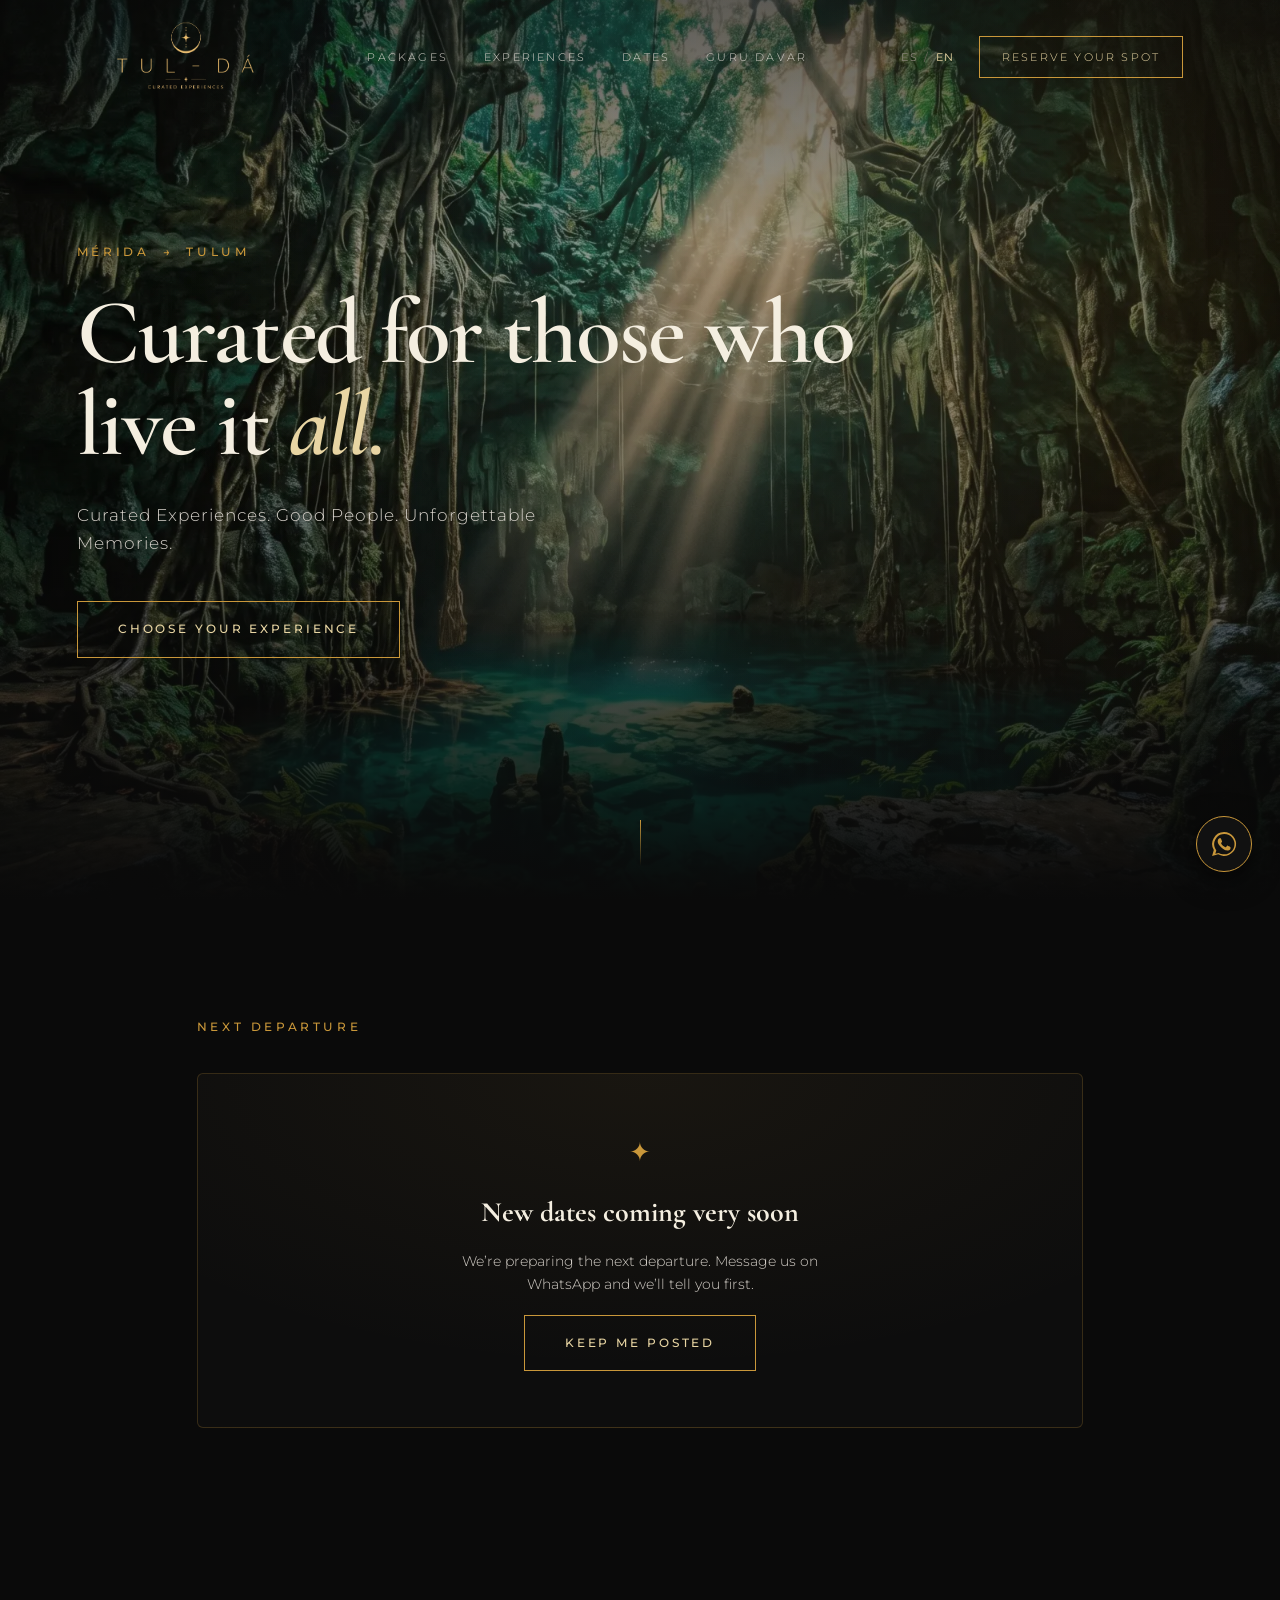
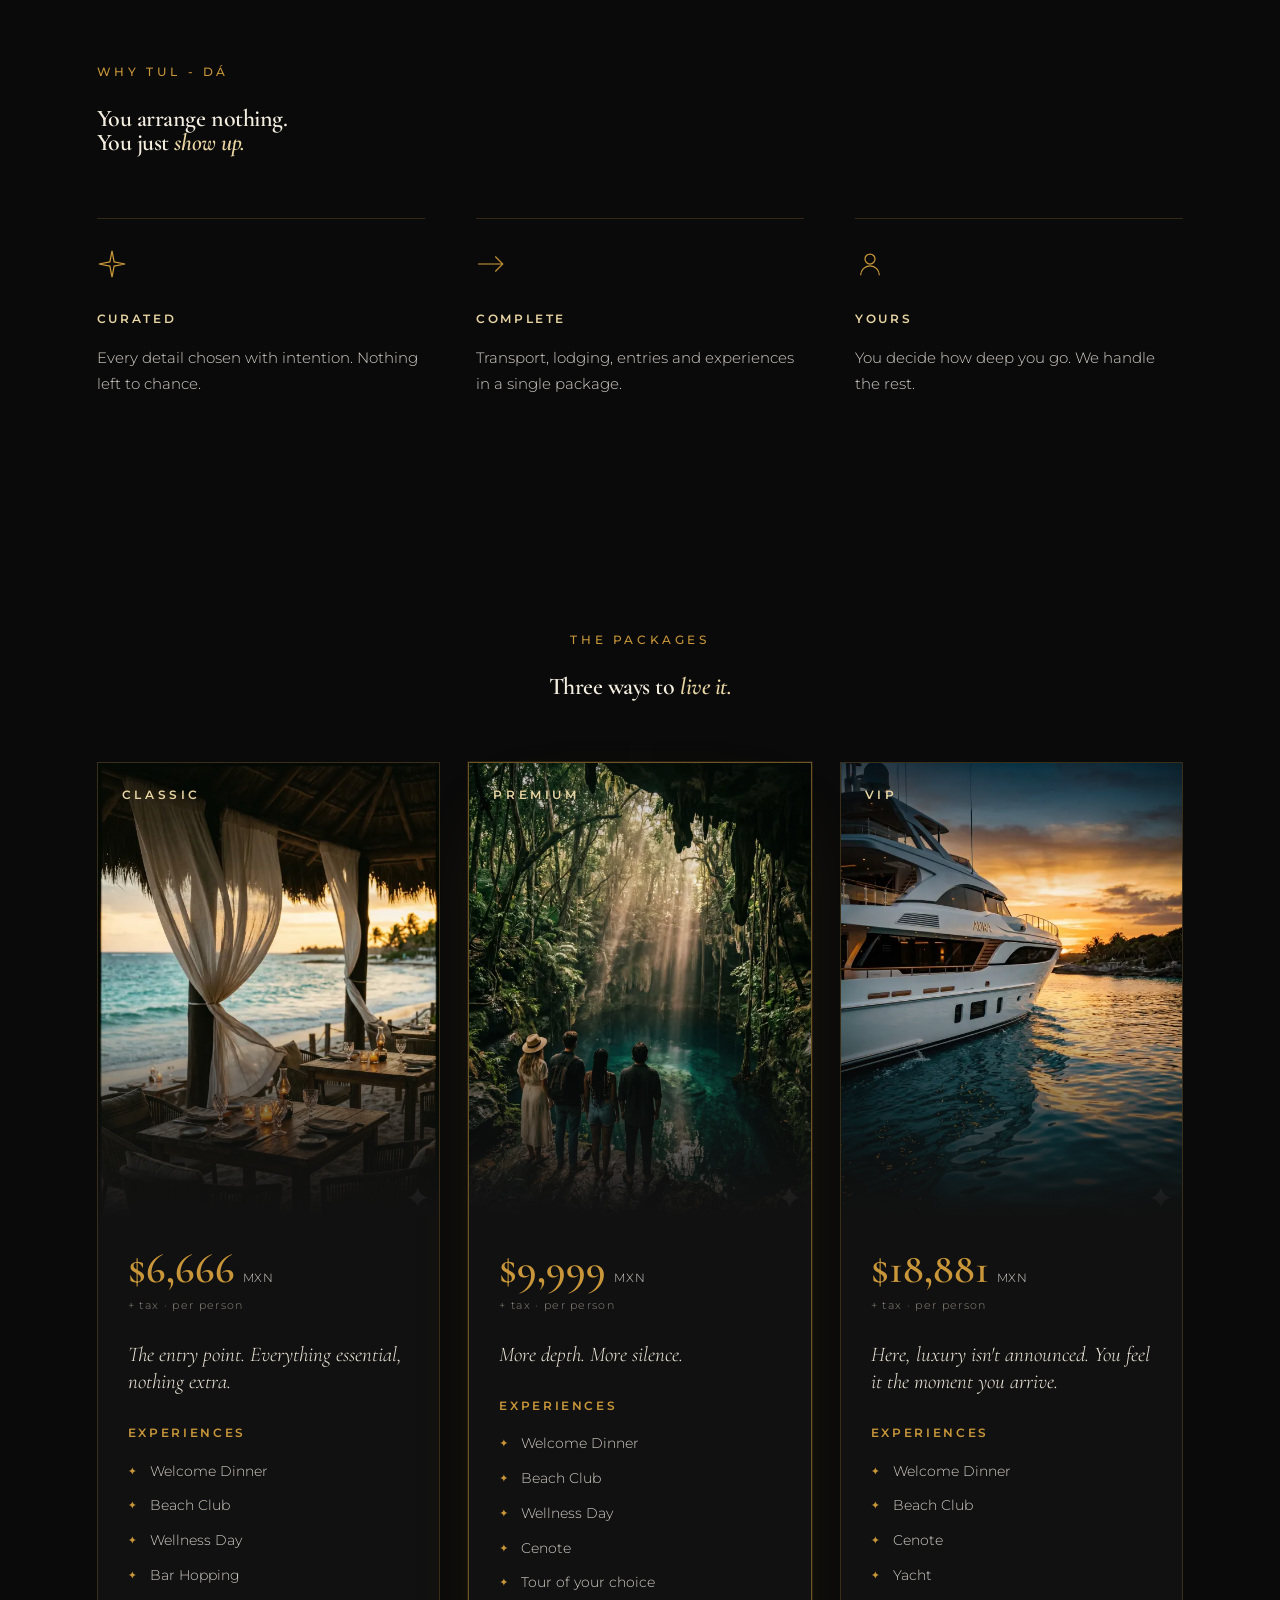
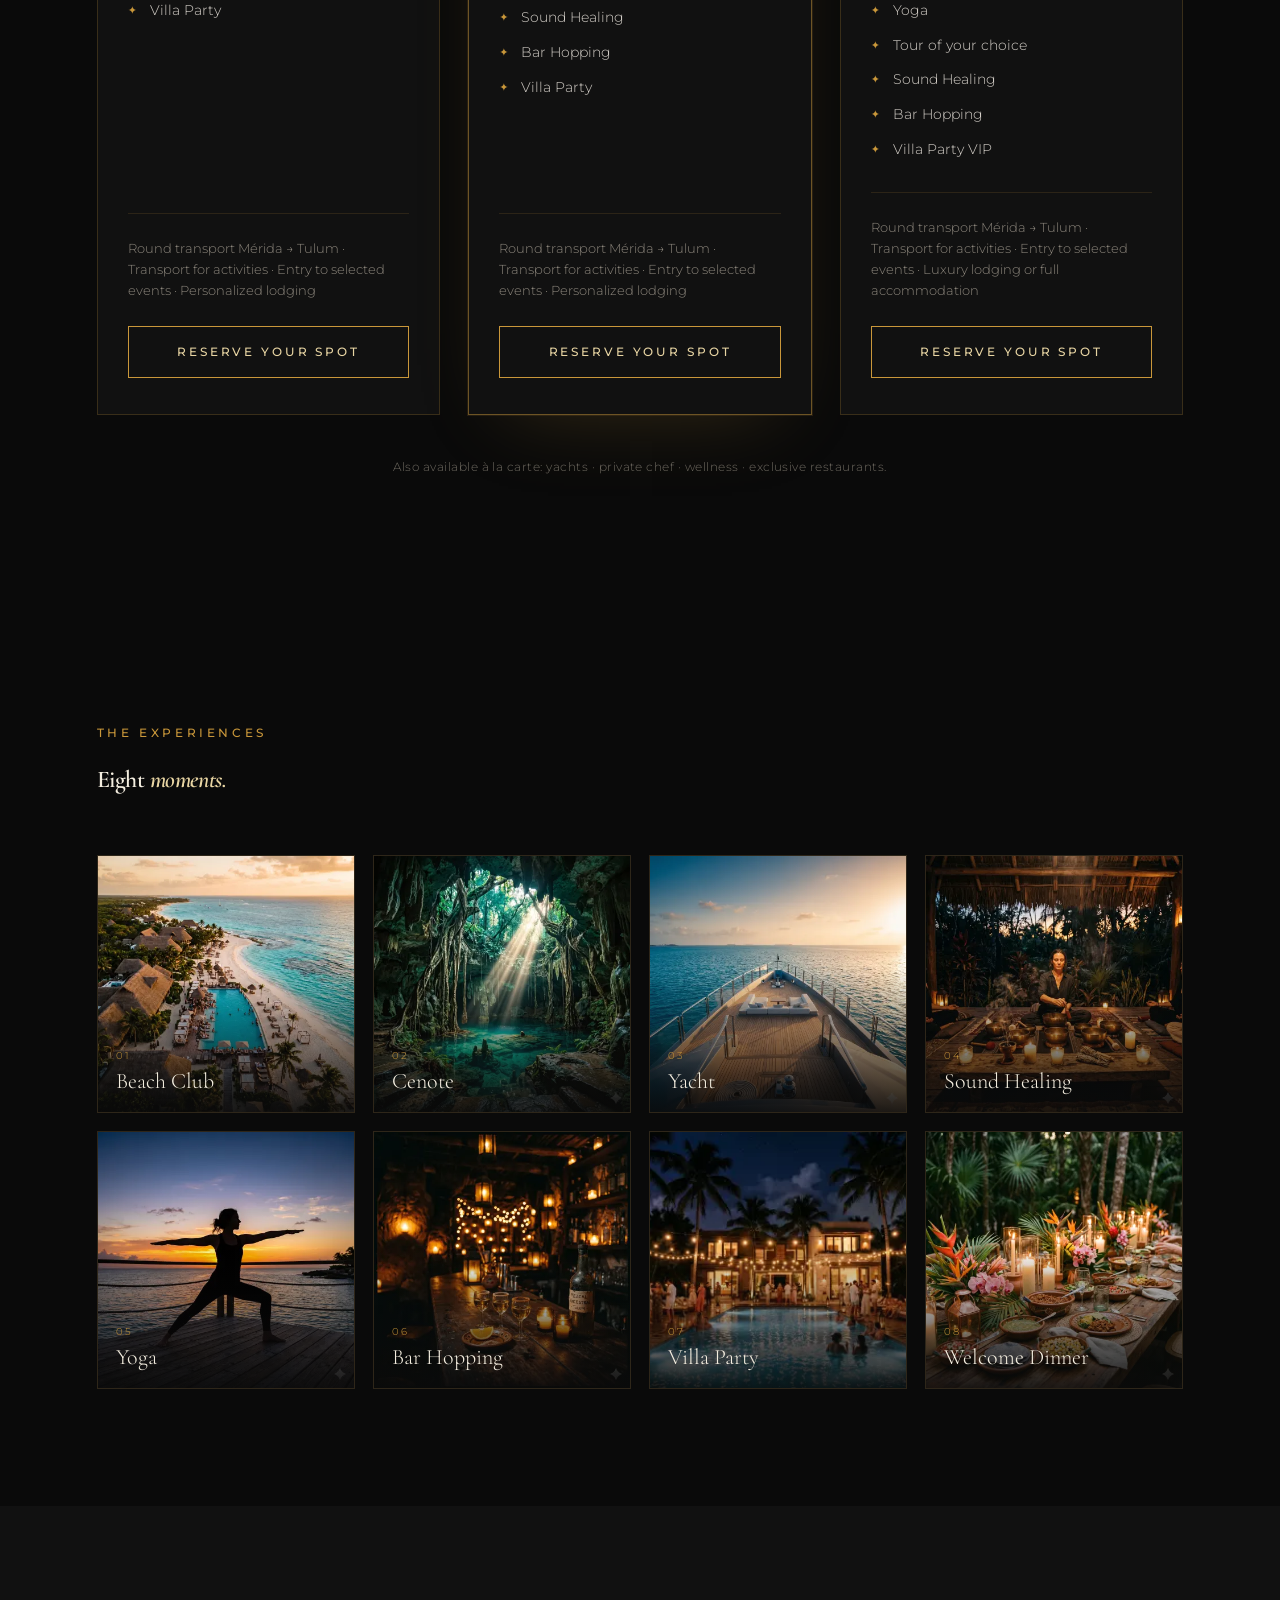
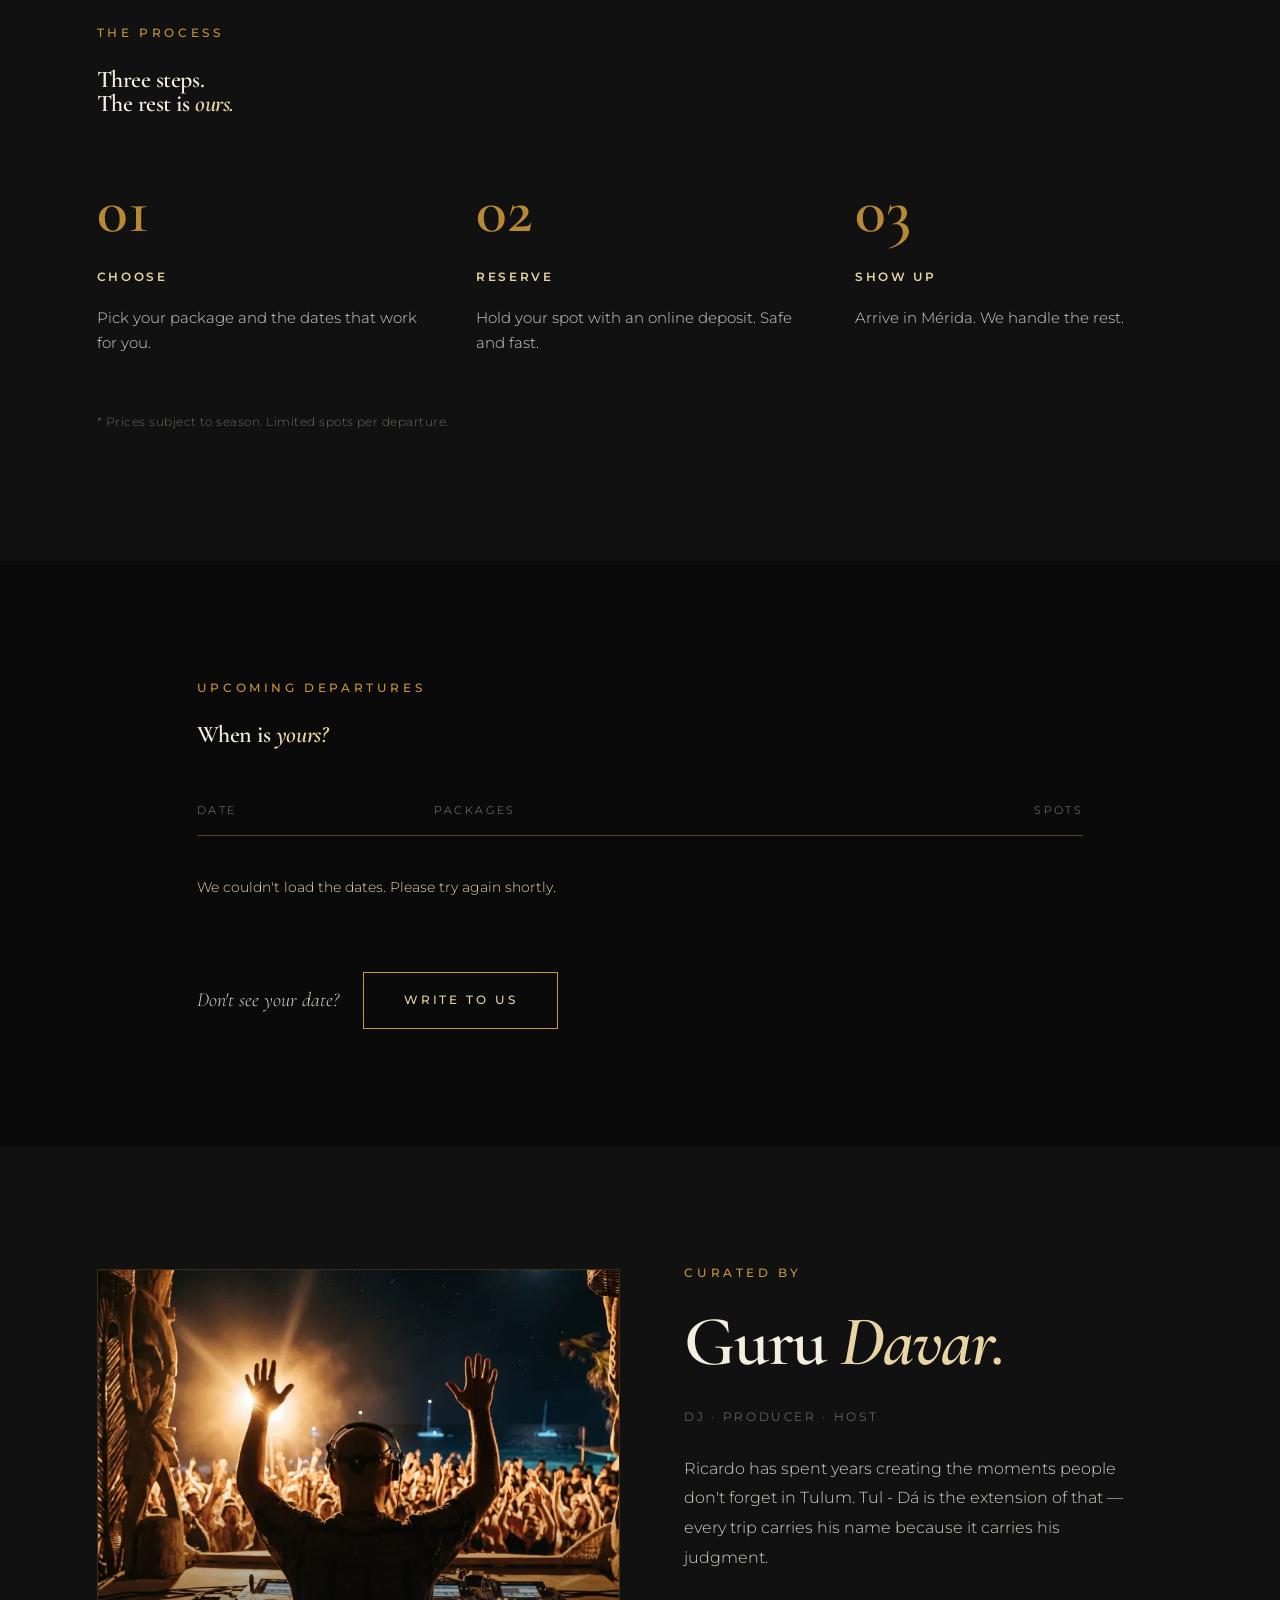
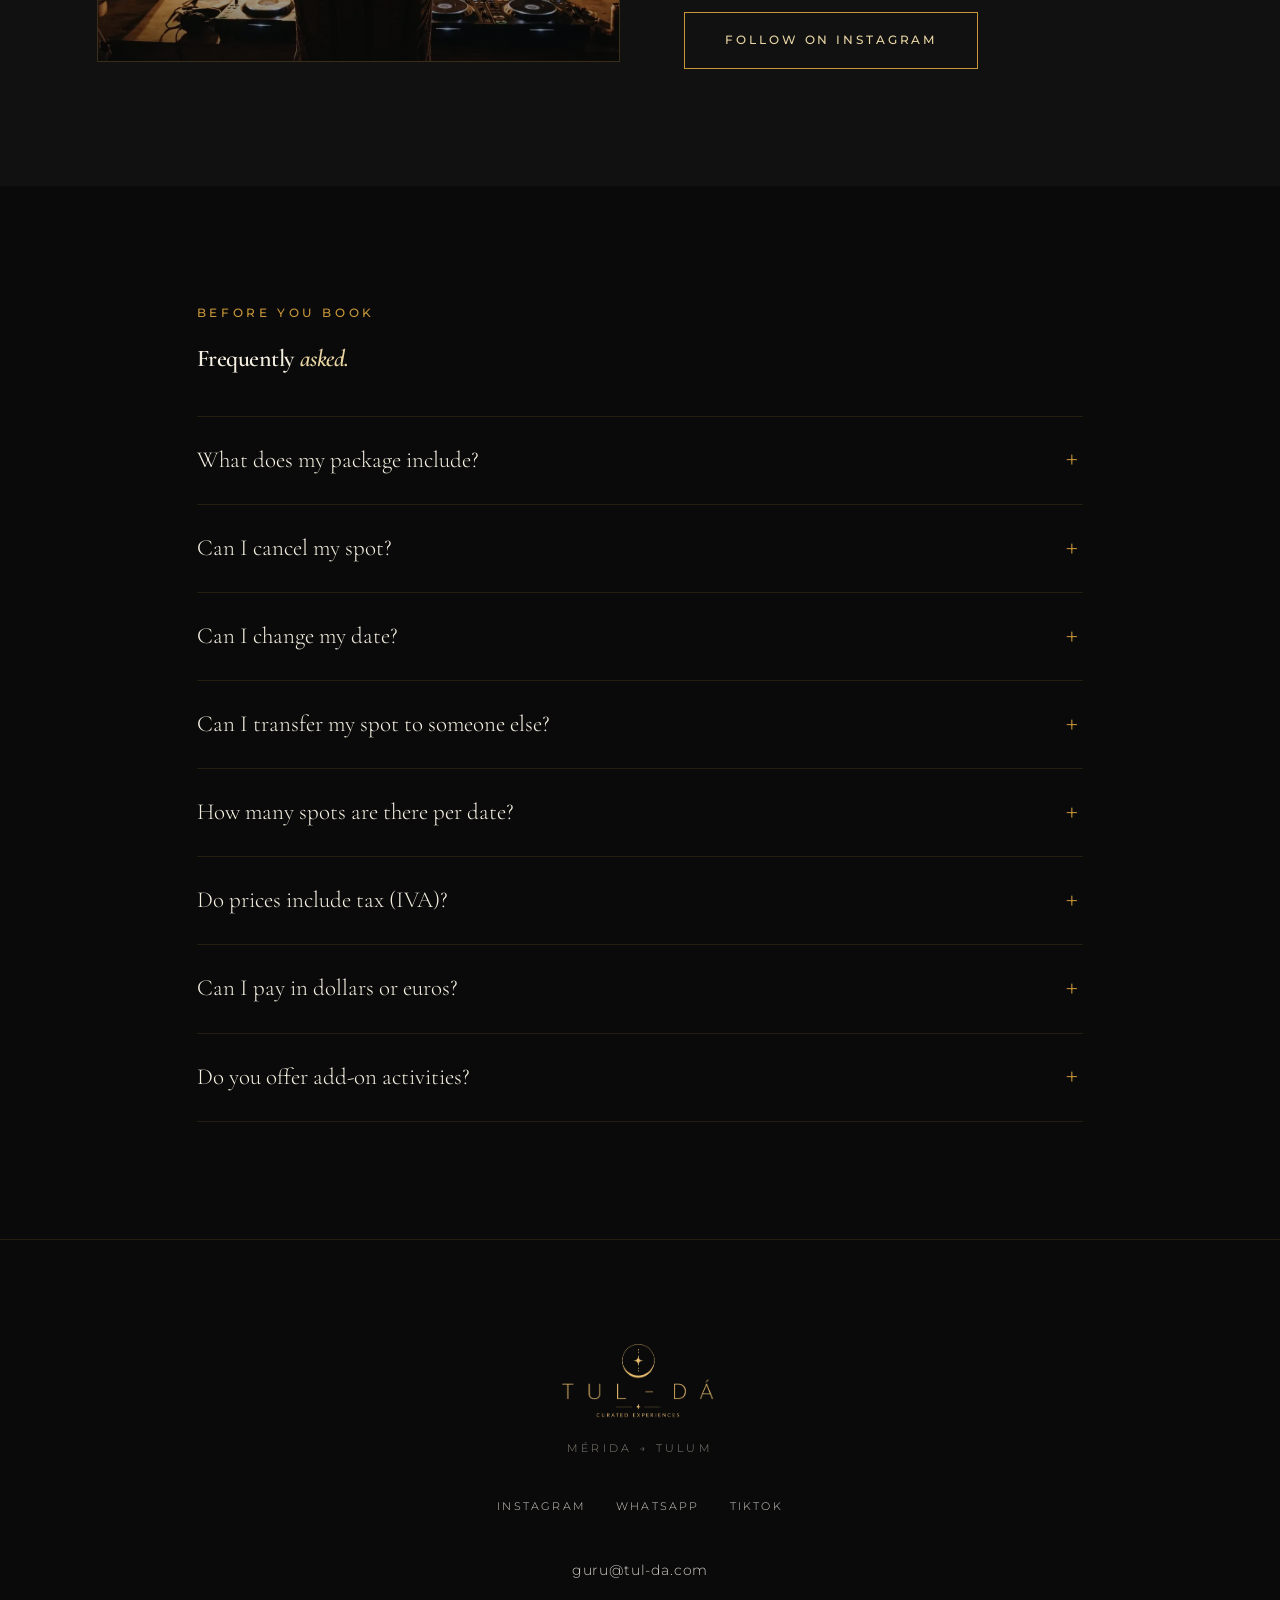
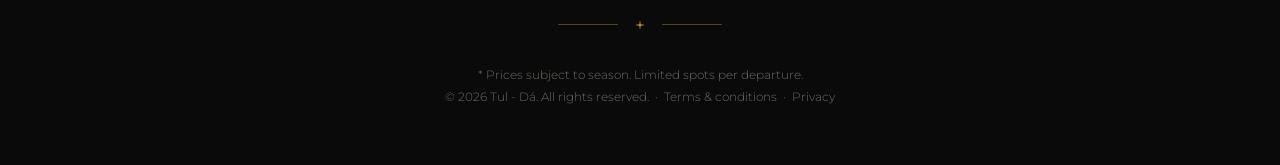
==== index.html @ 1e5587bb "feat: contador con 3 paquetes (elegir desde inicio, lugares por paquete) + rango de fechas 30jul–3ag" ====
<!DOCTYPE html>
<html lang="es">
<head>
<meta charset="utf-8">
<meta name="viewport" content="width=device-width, initial-scale=1">
<meta name="theme-color" content="#0A0A0A">

<!-- ===== SEO primario ===== -->
<title>Tul - Dá — Experiencias curadas Mérida → Tulum | by Guru Davar</title>
<meta name="description" content="Tul - Dá: viajes curados de lujo en la ruta Mérida → Tulum, por Guru Davar. Transporte, hospedaje, cenotes, beach club, yate y vida nocturna en un solo paquete. Tú solo apareces.">
<meta name="keywords" content="viaje Tulum, experiencias Tulum, viaje de lujo Mérida Tulum, Guru Davar, paquetes Tulum, cenote, beach club Tulum, retiro Tulum, experiencias curadas, nightlife Tulum">
<meta name="author" content="Tul - Dá · Guru Davar">
<meta name="robots" content="index, follow, max-image-preview:large">
<link rel="canonical" href="https://oscarfca.github.io/tul-da/">
<link rel="alternate" hreflang="es" href="https://oscarfca.github.io/tul-da/">
<link rel="alternate" hreflang="en" href="https://oscarfca.github.io/tul-da/?lang=en">
<link rel="alternate" hreflang="x-default" href="https://oscarfca.github.io/tul-da/">

<!-- ===== Open Graph ===== -->
<meta property="og:type" content="website">
<meta property="og:site_name" content="Tul - Dá">
<meta property="og:title" content="Tul - Dá — Experiencias curadas Mérida → Tulum">
<meta property="og:description" content="No es un viaje. Es Tul - Dá. Experiencias curadas de lujo por Guru Davar. Tú solo apareces.">
<meta property="og:url" content="https://oscarfca.github.io/tul-da/">
<meta property="og:locale" content="es_MX">
<meta property="og:locale:alternate" content="en_US">
<meta property="og:image" content="https://oscarfca.github.io/tul-da/assets/img/og-image.jpg">
<meta property="og:image:width" content="1200">
<meta property="og:image:height" content="630">
<meta property="og:image:alt" content="Villa party de lujo en Tulum al anochecer — Tul - Dá">

<!-- ===== Twitter ===== -->
<meta name="twitter:card" content="summary_large_image">
<meta name="twitter:title" content="Tul - Dá — Experiencias curadas Mérida → Tulum">
<meta name="twitter:description" content="No es un viaje. Es Tul - Dá. Curado por Guru Davar.">
<meta name="twitter:image" content="https://oscarfca.github.io/tul-da/assets/img/og-image.jpg">

<!-- ===== Iconos ===== -->
<link rel="icon" href="favicon.svg" type="image/svg+xml">
<link rel="icon" href="favicon-32.png" sizes="32x32" type="image/png">
<link rel="apple-touch-icon" href="assets/logo/apple-touch-icon.png">
<link rel="manifest" href="site.webmanifest">

<!-- ===== Fuentes ===== -->
<link rel="preconnect" href="https://fonts.googleapis.com">
<link rel="preconnect" href="https://fonts.gstatic.com" crossorigin>
<link href="https://fonts.googleapis.com/css2?family=Cormorant+Garamond:ital,wght@0,400;0,500;0,600;0,700;1,400;1,500;1,600&family=Montserrat:wght@300;400;500;600&display=swap" rel="stylesheet">

<link rel="stylesheet" href="css/styles.css?v=9">

<!-- ===== Datos estructurados (JSON-LD) ===== -->
<script type="application/ld+json">
{
  "@context": "https://schema.org",
  "@type": "TravelAgency",
  "name": "Tul - Dá",
  "description": "Experiencias de viaje curadas de lujo en la ruta Mérida → Tulum, creadas por Guru Davar. Transporte, hospedaje, eventos y actividades en un solo paquete.",
  "url": "https://oscarfca.github.io/tul-da/",
  "logo": "https://oscarfca.github.io/tul-da/assets/logo/logo.png",
  "image": "https://oscarfca.github.io/tul-da/assets/img/og-image.jpg",
  "email": "guru@tul-da.com",
  "slogan": "More Than a Trip, It's a Vibe",
  "areaServed": [
    { "@type": "City", "name": "Mérida" },
    { "@type": "City", "name": "Tulum" }
  ],
  "knowsLanguage": ["es", "en"],
  "founder": {
    "@type": "Person",
    "name": "Ricardo Davar",
    "alternateName": "Guru Davar",
    "jobTitle": "DJ · Productor · Anfitrión"
  },
  "makesOffer": [
    { "@type": "Offer", "name": "Classic", "price": "6666", "priceCurrency": "MXN", "category": "Experiencia curada Mérida → Tulum",
      "itemOffered": { "@type": "Product", "name": "Tul - Dá Classic — El punto de entrada" } },
    { "@type": "Offer", "name": "Premium", "price": "9999", "priceCurrency": "MXN", "category": "Experiencia curada Mérida → Tulum",
      "itemOffered": { "@type": "Product", "name": "Tul - Dá Premium — Más profundidad, más silencio" } },
    { "@type": "Offer", "name": "VIP", "price": "18881", "priceCurrency": "MXN", "category": "Experiencia curada Mérida → Tulum",
      "itemOffered": { "@type": "Product", "name": "Tul - Dá VIP — Yate, villa privada, Guru en vivo" } }
  ]
}
</script>
</head>
<body>

<a href="#paquetes" class="skip-link">Saltar al contenido</a>

<!-- ░░░░░ NAV ░░░░░ -->
<nav class="nav" aria-label="Navegación principal">
  <div class="nav__inner">
    <a href="#top" class="brand" aria-label="Tul - Dá — inicio">
      <img src="assets/logo/logo.webp" alt="Tul - Dá" width="150" height="65" class="brand__logo">
    </a>
    <div class="nav__links">
      <a href="#paquetes" data-t="nav_paquetes">Paquetes</a>
      <a href="#experiencias" data-t="nav_experiencias">Experiencias</a>
      <a href="#fechas" data-t="nav_fechas">Fechas</a>
      <a href="#guru" data-t="nav_guru">Guru Davar</a>
    </div>
    <div class="nav__right">
      <button class="lang-toggle" id="langToggle" aria-label="Cambiar idioma a inglés" type="button">
        <span class="lang-toggle__opt is-active" data-lang="es">ES</span>
        <span class="lang-toggle__sep">/</span>
        <span class="lang-toggle__opt" data-lang="en">EN</span>
      </button>
      <a href="#fechas" class="nav-cta js-reserve" data-t="nav_cta">Reserva tu lugar</a>
      <button class="nav__toggle" id="navToggle" aria-label="Abrir menú" aria-expanded="false" aria-controls="navDrawer">
        <svg width="24" height="24" viewBox="0 0 24 24" fill="none" stroke="currentColor" stroke-width="1.4" stroke-linecap="round"><path d="M4 8h16M4 16h16"/></svg>
      </button>
    </div>
  </div>
</nav>

<!-- Drawer móvil -->
<div class="nav__backdrop" id="navBackdrop"></div>
<aside class="nav__drawer" id="navDrawer" aria-label="Menú móvil">
  <button class="nav__drawer-close" id="navClose" aria-label="Cerrar menú">
    <svg width="26" height="26" viewBox="0 0 24 24" fill="none" stroke="currentColor" stroke-width="1.4" stroke-linecap="round"><path d="M6 6l12 12M18 6L6 18"/></svg>
  </button>
  <a href="#paquetes" data-t="nav_paquetes">Paquetes</a>
  <a href="#experiencias" data-t="nav_experiencias">Experiencias</a>
  <a href="#fechas" data-t="nav_fechas">Fechas</a>
  <a href="#guru" data-t="nav_guru">Guru Davar</a>
  <a href="#fechas" class="nav-cta" data-t="nav_cta">Reserva tu lugar</a>
</aside>

<!-- ░░░░░ HERO ░░░░░ -->
<header id="top" class="hero">
  <div class="hero__media" aria-hidden="true">
    <video class="hero__video" autoplay muted loop playsinline disablepictureinpicture poster="assets/img/hero-poster-1600.webp">
      <source src="assets/video/hero.mp4" type="video/mp4">
    </video>
    <div class="hero__veil"></div>
    <div class="hero__glow"></div>
  </div>
  <div class="hero__content">
    <span class="eyebrow eyebrow--gold" data-t="hero_eyebrow">Mérida&nbsp;&nbsp;→&nbsp;&nbsp;Tulum</span>
    <h1 class="display" data-t="hero_h1">Curado para quienes<br>lo viven <em>todo.</em></h1>
    <p class="hero__sub" data-t="hero_sub">Curated Experiences. Good People. Unforgettable Memories.</p>
    <a href="#paquetes" class="btn js-reserve" data-t="hero_cta">Elige tu experiencia</a>
  </div>
  <div class="hero__cue" aria-hidden="true"><span></span></div>
</header>

<main>

<!-- ░░░░░ S1b · PRÓXIMA SALIDA (cuenta regresiva) ░░░░░ -->
<section id="proxima" class="section" aria-labelledby="cd-eyebrow">
  <div class="container container--narrow">
    <span class="eyebrow reveal" id="cd-eyebrow" data-t="cd_eyebrow">Próxima salida</span>
    <div class="countdown reveal" id="countdown" data-api="https://tul-da-agent-production.up.railway.app"></div>
  </div>
</section>

<!-- ░░░░░ S2 · LA PROPUESTA ░░░░░ -->
<section class="section" aria-labelledby="propuesta-h">
  <div class="container">
    <span class="eyebrow reveal" data-t="prop_eyebrow">Por qué Tul - Dá</span>
    <h2 id="propuesta-h" class="display reveal" data-t="prop_h2">No organizas nada.<br>Solo <em>apareces.</em></h2>
    <div class="trio">
      <article class="trio__item reveal">
        <svg viewBox="0 0 24 24" width="30" height="30" aria-hidden="true"><path d="M12 1.5 L13.7 10.3 L22.5 12 L13.7 13.7 L12 22.5 L10.3 13.7 L1.5 12 L10.3 10.3 Z" fill="none" stroke="#C9973A" stroke-width="1"/></svg>
        <h3 class="label" data-t="prop_1_t">Curado</h3>
        <p data-t="prop_1_b">Cada detalle elegido con intención. Nada al azar.</p>
      </article>
      <article class="trio__item reveal">
        <svg viewBox="0 0 28 24" width="30" height="30" aria-hidden="true"><line x1="2" y1="12" x2="25" y2="12" stroke="#C9973A" stroke-width="1"/><polyline points="18,5 25,12 18,19" fill="none" stroke="#C9973A" stroke-width="1"/></svg>
        <h3 class="label" data-t="prop_2_t">Completo</h3>
        <p data-t="prop_2_b">Transporte, hospedaje, entradas y experiencias en un solo paquete.</p>
      </article>
      <article class="trio__item reveal">
        <svg viewBox="0 0 24 24" width="30" height="30" aria-hidden="true"><circle cx="12" cy="8" r="4" fill="none" stroke="#C9973A" stroke-width="1"/><path d="M4.5 21 a7.5 7.5 0 0 1 15 0" fill="none" stroke="#C9973A" stroke-width="1"/></svg>
        <h3 class="label" data-t="prop_3_t">Tuyo</h3>
        <p data-t="prop_3_b">Tú decides cuánto te sumerges. Nosotros hacemos el resto.</p>
      </article>
    </div>
  </div>
</section>

<!-- ░░░░░ S3 · LOS PAQUETES ░░░░░ -->
<section id="paquetes" class="section" aria-labelledby="paquetes-h">
  <div class="container">
    <div class="section-head section-head--center">
      <span class="eyebrow reveal" data-t="pkg_eyebrow">Los paquetes</span>
      <h2 id="paquetes-h" class="display reveal" data-t="pkg_h2">Tres formas de <em>vivirlo.</em></h2>
    </div>
    <div class="pkg-grid">
      <!-- CLASSIC -->
      <article class="pkg reveal">
        <div class="pkg__media">
          <img src="assets/img/paquete-classic-900.webp" srcset="assets/img/paquete-classic-600.webp 600w, assets/img/paquete-classic-900.webp 900w" sizes="(max-width:820px) 90vw, 380px" width="900" height="1200" loading="lazy" decoding="async" alt="Beach club en Tulum a la hora dorada, paquete Classic">
          <span class="pkg__name" data-t="pkg_classic_name">Classic</span>
        </div>
        <div class="pkg__body">
          <div class="pkg__price"><span class="pkg__amount">$6,666</span><span class="pkg__cur" data-t="pkg_cur">MXN</span></div>
          <div class="pkg__per" data-t="pkg_per">+ IVA · por persona</div>
          <p class="pkg__tagline" data-t="pkg_classic_tag">El punto de entrada. Todo lo esencial, nada que sobre.</p>
          <div class="label label--gold" data-t="pkg_exps_label">Experiencias</div>
          <ul class="pkg__exps">
            <li data-t="exp_comida">Comida de bienvenida</li>
            <li data-t="exp_beach">Beach Club</li>
            <li data-t="exp_wellness">Wellness Day</li>
            <li data-t="exp_bar">Bar Hopping</li>
            <li data-t="exp_villa">Villa Party</li>
          </ul>
          <div class="pkg__foot">
            <p class="pkg__inc" data-t="pkg_inc_basic">Transporte redondo Mérida → Tulum · Transporte para actividades · Entrada a eventos seleccionados · Hospedaje personalizado</p>
            <a class="btn btn--block js-reserve" data-package="Classic" href="#fechas" data-t="pkg_cta">Reservar lugar</a>
          </div>
        </div>
      </article>
      <!-- PREMIUM -->
      <article class="pkg pkg--featured reveal">
        <div class="pkg__media">
          <img src="assets/img/paquete-premium-900.webp" srcset="assets/img/paquete-premium-600.webp 600w, assets/img/paquete-premium-900.webp 900w" sizes="(max-width:820px) 90vw, 380px" width="900" height="1200" loading="lazy" decoding="async" alt="Cenote sagrado en la selva de Yucatán, paquete Premium">
          <span class="pkg__name" data-t="pkg_premium_name">Premium</span>
        </div>
        <div class="pkg__body">
          <div class="pkg__price"><span class="pkg__amount">$9,999</span><span class="pkg__cur" data-t="pkg_cur">MXN</span></div>
          <div class="pkg__per" data-t="pkg_per">+ IVA · por persona</div>
          <p class="pkg__tagline" data-t="pkg_premium_tag">Más profundidad. Más silencio.</p>
          <div class="label label--gold" data-t="pkg_exps_label">Experiencias</div>
          <ul class="pkg__exps">
            <li data-t="exp_comida">Comida de bienvenida</li>
            <li data-t="exp_beach">Beach Club</li>
            <li data-t="exp_wellness">Wellness Day</li>
            <li data-t="exp_cenote">Cenote</li>
            <li data-t="exp_tour">Tour a elegir</li>
            <li data-t="exp_sound">Sound Healing</li>
            <li data-t="exp_bar">Bar Hopping</li>
            <li data-t="exp_villa">Villa Party</li>
          </ul>
          <div class="pkg__foot">
            <p class="pkg__inc" data-t="pkg_inc_basic">Transporte redondo Mérida → Tulum · Transporte para actividades · Entrada a eventos seleccionados · Hospedaje personalizado</p>
            <a class="btn btn--block js-reserve" data-package="Premium" href="#fechas" data-t="pkg_cta">Reservar lugar</a>
          </div>
        </div>
      </article>
      <!-- VIP -->
      <article class="pkg reveal">
        <div class="pkg__media">
          <img src="assets/img/paquete-vip-900.webp" srcset="assets/img/paquete-vip-600.webp 600w, assets/img/paquete-vip-900.webp 900w" sizes="(max-width:820px) 90vw, 380px" width="900" height="1200" loading="lazy" decoding="async" alt="Yate de lujo en aguas del Caribe al atardecer, paquete VIP">
          <span class="pkg__name" data-t="pkg_vip_name">VIP</span>
        </div>
        <div class="pkg__body">
          <div class="pkg__price"><span class="pkg__amount">$18,881</span><span class="pkg__cur" data-t="pkg_cur">MXN</span></div>
          <div class="pkg__per" data-t="pkg_per">+ IVA · por persona</div>
          <p class="pkg__tagline" data-t="pkg_vip_tag">Aquí el lujo no se anuncia. Se siente desde que llegas.</p>
          <div class="label label--gold" data-t="pkg_exps_label">Experiencias</div>
          <ul class="pkg__exps">
            <li data-t="exp_comida">Comida de bienvenida</li>
            <li data-t="exp_beach">Beach Club</li>
            <li data-t="exp_cenote">Cenote</li>
            <li data-t="exp_yate">Yate</li>
            <li data-t="exp_yoga">Yoga</li>
            <li data-t="exp_tour">Tour a elegir</li>
            <li data-t="exp_sound">Sound Healing</li>
            <li data-t="exp_bar">Bar Hopping</li>
            <li data-t="exp_villavip">Villa Party VIP</li>
          </ul>
          <div class="pkg__foot">
            <p class="pkg__inc" data-t="pkg_inc_vip">Transporte redondo Mérida → Tulum · Transporte para actividades · Entrada a eventos seleccionados · Hospedaje Luxury o Alojamiento Completo</p>
            <a class="btn btn--block js-reserve" data-package="VIP" href="#fechas" data-t="pkg_cta">Reservar lugar</a>
          </div>
        </div>
      </article>
    </div>
    <p class="pkg-note reveal" data-t="pkg_note">Disponibles también á la carte: yates · chef privado · wellness · restaurantes exclusivos.</p>
  </div>
</section>

<!-- ░░░░░ S4 · LAS EXPERIENCIAS ░░░░░ -->
<section id="experiencias" class="section" aria-labelledby="exp-h">
  <div class="container">
    <div class="section-head">
      <span class="eyebrow reveal" data-t="exps_eyebrow">Las experiencias</span>
      <h2 id="exp-h" class="display reveal" data-t="exps_h2">Ocho <em>momentos.</em></h2>
    </div>
    <div class="exp-grid">
      <figure class="exp reveal"><img src="assets/img/exp-beach-club-700.webp" srcset="assets/img/exp-beach-club-450.webp 450w, assets/img/exp-beach-club-700.webp 700w" sizes="(max-width:600px) 45vw, 280px" width="700" height="700" loading="lazy" decoding="async" alt="Beach club de lujo en Tulum visto desde el aire"><figcaption><span class="exp__num">01</span><span class="exp__name" data-t="exp_beach">Beach Club</span></figcaption></figure>
      <figure class="exp reveal"><img src="assets/img/exp-cenote-700.webp" srcset="assets/img/exp-cenote-450.webp 450w, assets/img/exp-cenote-700.webp 700w" sizes="(max-width:600px) 45vw, 280px" width="700" height="700" loading="lazy" decoding="async" alt="Cenote sagrado con rayos de luz en la selva de Yucatán"><figcaption><span class="exp__num">02</span><span class="exp__name" data-t="exp_cenote">Cenote</span></figcaption></figure>
      <figure class="exp reveal"><img src="assets/img/exp-yate-700.webp" srcset="assets/img/exp-yate-450.webp 450w, assets/img/exp-yate-700.webp 700w" sizes="(max-width:600px) 45vw, 280px" width="700" height="700" loading="lazy" decoding="async" alt="Cubierta de yate de lujo sobre aguas del Caribe"><figcaption><span class="exp__num">03</span><span class="exp__name" data-t="exp_yate">Yate</span></figcaption></figure>
      <figure class="exp reveal"><img src="assets/img/exp-sound-healing-700.webp" srcset="assets/img/exp-sound-healing-450.webp 450w, assets/img/exp-sound-healing-700.webp 700w" sizes="(max-width:600px) 45vw, 280px" width="700" height="700" loading="lazy" decoding="async" alt="Ceremonia de sound healing con cuencos tibetanos en la selva"><figcaption><span class="exp__num">04</span><span class="exp__name" data-t="exp_sound">Sound Healing</span></figcaption></figure>
      <figure class="exp reveal"><img src="assets/img/exp-yoga-700.webp" srcset="assets/img/exp-yoga-450.webp 450w, assets/img/exp-yoga-700.webp 700w" sizes="(max-width:600px) 45vw, 280px" width="700" height="700" loading="lazy" decoding="async" alt="Práctica de yoga al amanecer frente al mar Caribe"><figcaption><span class="exp__num">05</span><span class="exp__name" data-t="exp_yoga">Yoga</span></figcaption></figure>
      <figure class="exp reveal"><img src="assets/img/exp-bar-hopping-700.webp" srcset="assets/img/exp-bar-hopping-450.webp 450w, assets/img/exp-bar-hopping-700.webp 700w" sizes="(max-width:600px) 45vw, 280px" width="700" height="700" loading="lazy" decoding="async" alt="Bar de mezcal de ambiente íntimo en Tulum de noche"><figcaption><span class="exp__num">06</span><span class="exp__name" data-t="exp_bar">Bar Hopping</span></figcaption></figure>
      <figure class="exp reveal"><img src="assets/img/exp-villa-party-700.webp" srcset="assets/img/exp-villa-party-450.webp 450w, assets/img/exp-villa-party-700.webp 700w" sizes="(max-width:600px) 45vw, 280px" width="700" height="700" loading="lazy" decoding="async" alt="Fiesta en villa privada de lujo junto a la alberca de noche"><figcaption><span class="exp__num">07</span><span class="exp__name" data-t="exp_villa">Villa Party</span></figcaption></figure>
      <figure class="exp reveal"><img src="assets/img/exp-comida-bienvenida-700.webp" srcset="assets/img/exp-comida-bienvenida-450.webp 450w, assets/img/exp-comida-bienvenida-700.webp 700w" sizes="(max-width:600px) 45vw, 280px" width="700" height="700" loading="lazy" decoding="async" alt="Cena de bienvenida a la luz de las velas en la selva de Tulum"><figcaption><span class="exp__num">08</span><span class="exp__name" data-t="exp_comida">Comida de Bienvenida</span></figcaption></figure>
    </div>
  </div>
</section>

<!-- ░░░░░ S5 · CÓMO FUNCIONA ░░░░░ -->
<section class="section section--deep" aria-labelledby="proceso-h">
  <div class="container">
    <span class="eyebrow reveal" data-t="proc_eyebrow">El proceso</span>
    <h2 id="proceso-h" class="display reveal" data-t="proc_h2">Tres pasos.<br>El resto es <em>nuestro.</em></h2>
    <div class="steps">
      <article class="step reveal"><span class="step__num">01</span><h3 class="label" data-t="proc_1_t">Elige</h3><p data-t="proc_1_b">Selecciona tu paquete y las fechas que te funcionan.</p></article>
      <article class="step reveal"><span class="step__num">02</span><h3 class="label" data-t="proc_2_t">Reserva</h3><p data-t="proc_2_b">Aparta tu lugar con un depósito en línea. Seguro y rápido.</p></article>
      <article class="step reveal"><span class="step__num">03</span><h3 class="label" data-t="proc_3_t">Aparece</h3><p data-t="proc_3_b">Llega a Mérida. Nosotros hacemos el resto.</p></article>
    </div>
    <p class="footnote reveal" data-t="proc_note">* Precios sujetos a temporada. Lugares limitados por salida.</p>
  </div>
</section>

<!-- ░░░░░ S6 · FECHAS ░░░░░ -->
<section id="fechas" class="section" aria-labelledby="fechas-h">
  <div class="container container--narrow">
    <span class="eyebrow reveal" data-t="fechas_eyebrow">Próximas salidas</span>
    <h2 id="fechas-h" class="display reveal" data-t="fechas_h2">¿Cuándo es <em>el tuyo?</em></h2>
    <div class="dates reveal" id="datesLive"
         data-api="https://tul-da-agent-production.up.railway.app"
         data-test-link="https://buy.stripe.com/test_14AaEX0uu42f3cC2Eo1RC03">
      <div class="dates__head">
        <span data-t="dates_col_fecha">Fecha</span>
        <span data-t="dates_col_pkg">Paquetes</span>
        <span data-t="dates_col_spots">Lugares</span>
      </div>
      <div class="dates__body" id="datesBody">
        <p class="dates__state" data-t="dates_loading">Cargando fechas…</p>
      </div>
    </div>
    <p class="dates__testnote reveal" id="datesTestNote" hidden data-t="dates_testnote">Modo prueba · el pago es de $10&nbsp;MXN para validar el flujo end-to-end.</p>
    <div class="dates__cta reveal">
      <span class="dates__ask" data-t="dates_ask">¿No ves tu fecha?</span>
      <a class="btn" href="mailto:guru@tul-da.com?subject=Consulta%20de%20fechas%20Tul-D%C3%A1" data-t="dates_btn">Escríbenos</a>
    </div>
  </div>
</section>

<!-- ░░░░░ S7 · GURU DAVAR ░░░░░ -->
<section id="guru" class="section section--deep" aria-labelledby="guru-h">
  <div class="container guru">
    <figure class="guru__photo reveal">
      <img src="assets/img/guru-davar-1200.webp" srcset="assets/img/guru-davar-700.webp 700w, assets/img/guru-davar-1200.webp 1200w" sizes="(max-width:820px) 90vw, 540px" width="1200" height="1168" loading="lazy" decoding="async" alt="Guru Davar en vivo durante una presentación al anochecer en Tulum">
    </figure>
    <div class="guru__text reveal">
      <span class="eyebrow" data-t="guru_eyebrow">Curado por</span>
      <h2 id="guru-h" class="display" data-t="guru_h2">Guru <em>Davar.</em></h2>
      <p class="guru__role" data-t="guru_role">DJ · Productor · Anfitrión</p>
      <p class="guru__bio" data-t="guru_bio">Ricardo lleva años creando los momentos que la gente no olvida en Tulum. Tul - Dá es la extensión de eso — cada viaje lleva su nombre porque lleva su criterio.</p>
      <a class="btn" href="https://instagram.com/" target="_blank" rel="noopener" data-t="guru_btn">Seguir en Instagram</a>
    </div>
  </div>
</section>

<!-- ░░░░░ S8 · FAQ ░░░░░ -->
<section id="faq" class="section" aria-labelledby="faq-h">
  <div class="container container--narrow">
    <span class="eyebrow reveal" data-t="faq_eyebrow">Antes de reservar</span>
    <h2 id="faq-h" class="display reveal" data-t="faq_h2">Preguntas <em>frecuentes.</em></h2>
    <div class="faq reveal">

      <details class="faq__item">
        <summary class="faq__q" data-t="faq_q1">¿Qué incluye mi paquete?</summary>
        <div class="faq__a" data-t="faq_a1"><p>Transporte redondo Mérida–Tulum, transporte interno durante toda la experiencia, hospedaje, entradas a los eventos del itinerario y las actividades indicadas en tu paquete. Las comidas no están incluidas, salvo la comida de bienvenida.</p></div>
      </details>

      <details class="faq__item">
        <summary class="faq__q" data-t="faq_q2">¿Puedo cancelar mi lugar?</summary>
        <div class="faq__a" data-t="faq_a2"><p>Tul-Da es una experiencia curada para un grupo específico — cada lugar que se reserva forma parte de una logística pensada al detalle. Por eso, no manejamos cancelaciones ni devoluciones por decisión personal.</p><p>Si ocurre algo fuera de tu control — una emergencia real, fuerza mayor — conversamos. En esos casos, tu lugar se transfiere a la siguiente fecha disponible. Cada situación se revisa de forma personal.</p></div>
      </details>

      <details class="faq__item">
        <summary class="faq__q" data-t="faq_q3">¿Puedo cambiar de fecha?</summary>
        <div class="faq__a" data-t="faq_a3"><p>El cambio de fecha está disponible únicamente cuando el grupo de tu fecha está completo (20 personas). Si el grupo aún no está lleno, no es posible hacer cambios — porque cada lugar afecta la viabilidad del viaje para todos.</p><p>Si tu fecha ya está completa y necesitas mover tu lugar, escríbenos por WhatsApp y lo gestionamos juntos.</p></div>
      </details>

      <details class="faq__item">
        <summary class="faq__q" data-t="faq_q4">¿Puedo transferir mi lugar a otra persona?</summary>
        <div class="faq__a" data-t="faq_a4"><p>Sí. Si no puedes ir, puedes ceder tu lugar a alguien más. La persona nueva entra con exactamente las mismas condiciones de tu reservación.</p><p>El traspaso tiene un costo del 10% del valor de tu paquete — esto cubre la gestión administrativa del cambio. Una vez confirmado el pago del fee, el lugar queda a nombre del nuevo titular.</p></div>
      </details>

      <details class="faq__item">
        <summary class="faq__q" data-t="faq_q5">¿Cuántos lugares hay por fecha?</summary>
        <div class="faq__a" data-t="faq_a5"><p>Cada fecha tiene exactamente 20 lugares. Cuando quedan 5 o menos, verás una alerta en la página. Cuando se agotan, la fecha se cierra automáticamente.</p></div>
      </details>

      <details class="faq__item">
        <summary class="faq__q" data-t="faq_q6">¿Los precios incluyen IVA?</summary>
        <div class="faq__a" data-t="faq_a6"><p>No. Los precios mostrados son antes de IVA. El total con IVA se muestra en el resumen antes de confirmar tu pago.</p></div>
      </details>

      <details class="faq__item">
        <summary class="faq__q" data-t="faq_q7">¿Puedo pagar en dólares o euros?</summary>
        <div class="faq__a" data-t="faq_a7"><p>Sí. Aceptamos MXN, USD y EUR a través de Stripe. El tipo de cambio se aplica al momento del pago.</p></div>
      </details>

      <details class="faq__item">
        <summary class="faq__q" data-t="faq_q8">¿Tienen actividades adicionales?</summary>
        <div class="faq__a" data-t="faq_a8"><p>Sí. Dependiendo de la temporada y disponibilidad, ofrecemos yates, restaurantes exclusivos, chef privado, experiencias locales y más. Pregúntanos por WhatsApp — te decimos qué hay disponible para tu fecha.</p></div>
      </details>

    </div>
  </div>
</section>

</main>

<!-- ░░░░░ FOOTER ░░░░░ -->
<footer class="footer">
  <div class="container footer__inner">
    <img src="assets/logo/logo.webp" alt="Tul - Dá" width="200" height="86" class="footer__logo">
    <p class="footer__route" data-t="footer_route">Mérida → Tulum</p>
    <nav class="footer__social" aria-label="Redes sociales">
      <a href="https://instagram.com/" target="_blank" rel="noopener">Instagram</a>
      <a href="https://wa.me/525530171203?text=Hola%2C%20quiero%20informaci%C3%B3n%20de%20Tul-D%C3%A1" target="_blank" rel="noopener">WhatsApp</a>
      <a href="https://tiktok.com/" target="_blank" rel="noopener">TikTok</a>
    </nav>
    <a class="footer__email" href="mailto:guru@tul-da.com">guru@tul-da.com</a>
    <div class="footer__divider" aria-hidden="true"><span></span><svg width="12" height="12" viewBox="0 0 24 24"><path d="M12 2 L13.4 10.6 L22 12 L13.4 13.4 L12 22 L10.6 13.4 L2 12 L10.6 10.6 Z" fill="#C9973A"/></svg><span></span></div>
    <p class="footer__legal">
      <span data-t="footer_note">* Precios sujetos a temporada. Lugares limitados por salida.</span><br>
      <span data-t="footer_copy">© 2026 Tul - Dá. Todos los derechos reservados.</span>
      &nbsp;·&nbsp; <a href="#" data-t="footer_terms">Términos y condiciones</a> &nbsp;·&nbsp; <a href="#" data-t="footer_privacy">Privacidad</a>
    </p>
  </div>
</footer>

<!-- Botón flotante de WhatsApp -->
<a class="wa-fab" href="https://wa.me/525530171203?text=Hola%2C%20quiero%20informaci%C3%B3n%20de%20Tul-D%C3%A1"
   target="_blank" rel="noopener" aria-label="Escríbenos por WhatsApp">
  <svg viewBox="0 0 24 24" width="26" height="26" fill="currentColor" aria-hidden="true">
    <path d="M17.5 14.4c-.3-.2-1.7-.8-2-.9-.3-.1-.5-.2-.7.2-.2.3-.7.9-.9 1.1-.2.2-.3.2-.6.1-.3-.2-1.2-.5-2.3-1.4-.9-.8-1.4-1.7-1.6-2-.2-.3 0-.5.1-.6.1-.1.3-.3.4-.5.1-.2.2-.3.3-.5.1-.2 0-.4 0-.5-.1-.1-.7-1.6-.9-2.2-.2-.6-.5-.5-.7-.5h-.6c-.2 0-.5.1-.8.4-.3.3-1 1-1 2.5s1.1 2.9 1.2 3.1c.2.2 2.1 3.2 5 4.5.7.3 1.3.5 1.7.6.7.2 1.4.2 1.9.1.6-.1 1.7-.7 1.9-1.4.2-.7.2-1.2.2-1.4-.1-.1-.3-.2-.6-.3M12 21.5c-1.7 0-3.3-.4-4.7-1.3l-3.3.9.9-3.2A9.4 9.4 0 1 1 12 21.5m0-20.5a11 11 0 0 0-9.4 16.6L1 23l5.6-1.5A11 11 0 1 0 12 1"/>
  </svg>
</a>

<!-- Modal de reserva (carrito) — se construye en js/reservation.js -->
<div class="rmodal" id="reserveModal" data-api="https://tul-da-agent-production.up.railway.app" hidden></div>

<script src="js/i18n.js?v=9" defer></script>
<script src="js/main.js?v=9" defer></script>
<script src="js/reservation.js?v=9" defer></script>
<script src="js/dates.js?v=9" defer></script>
<script src="js/countdown.js?v=9" defer></script>
</body>
</html>
---- css/styles.css ----
/* ====================================================================
   TUL - DÁ — Sistema de diseño
   Brandbook: Obsidian + Ritual Gold · Cormorant Garamond + Montserrat
   ==================================================================== */

:root {
  --obsidian:   #0A0A0A;
  --deep-night: #111111;
  --gold:       #C9973A;
  --pale-gold:  #E8D5A3;
  --moonlight:  #D4CFC8;
  --teal:       #1A4A47;
  --text:       #EDE6D8;
  --text-soft:  #D4CFC8;
  --text-mute:  #8C867C;
  --text-faint: #6F6A61;
  --line:       rgba(201,151,58,0.22);
  --line-soft:  rgba(201,151,58,0.14);

  --font-display: 'Cormorant Garamond', Georgia, serif;
  --font-body:    'Montserrat', system-ui, sans-serif;

  --maxw: 1240px;
  --pad:  6vw;
  --ease: cubic-bezier(.4,0,.2,1);
}

*, *::before, *::after { box-sizing: border-box; }

html { scroll-behavior: smooth; -webkit-text-size-adjust: 100%; }

body {
  margin: 0;
  background: var(--obsidian);
  color: var(--text);
  font-family: var(--font-body);
  font-weight: 300;
  line-height: 1.7;
  -webkit-font-smoothing: antialiased;
  overflow-x: hidden;
}

::selection { background: var(--gold); color: var(--obsidian); }

img, video { display: block; max-width: 100%; }
a { color: inherit; text-decoration: none; }

.skip-link {
  position: absolute; left: -9999px; top: 0; z-index: 200;
  background: var(--gold); color: var(--obsidian); padding: 12px 20px;
  font-size: 13px; letter-spacing: .1em;
}
.skip-link:focus { left: 12px; top: 12px; }

:focus-visible { outline: 2px solid var(--pale-gold); outline-offset: 3px; }

/* ─── Tipografía base ─────────────────────────────── */
.display {
  font-family: var(--font-display);
  font-weight: 600;
  line-height: 1.0;
  letter-spacing: -0.02em;
  color: #F4EEE0;
  margin: 0;
  text-wrap: balance;
}
.display em { font-style: italic; color: var(--pale-gold); }

.eyebrow {
  display: block;
  font-size: 12px; letter-spacing: 0.3em; text-transform: uppercase;
  color: var(--gold); font-weight: 500; margin: 0 0 24px;
}
.eyebrow--gold { color: var(--gold); }

.label {
  font-size: 12px; letter-spacing: 0.22em; text-transform: uppercase;
  color: var(--pale-gold); font-weight: 600; margin: 0;
}
.label--gold { color: var(--gold); }

.footnote, .pkg-note {
  font-size: 12px; color: var(--text-faint); letter-spacing: .04em; font-weight: 300;
}

/* ─── Layout ──────────────────────────────────────── */
.container { max-width: var(--maxw); margin: 0 auto; padding: 0 var(--pad); }
.container--narrow { max-width: 1040px; }

.section { padding: clamp(86px,13vh,168px) 0; }
.section--deep { background: var(--deep-night); }

.section-head { margin-bottom: clamp(48px,7vh,72px); }
.section-head--center { text-align: center; }

/* ─── Botón ───────────────────────────────────────── */
.btn {
  display: inline-block;
  font-size: 12px; letter-spacing: 0.24em; text-transform: uppercase;
  font-weight: 500; color: var(--pale-gold);
  padding: 17px 40px; border: 1px solid var(--gold); background: transparent;
  transition: background .4s var(--ease), color .4s var(--ease);
  cursor: pointer;
}
.btn:hover { background: var(--gold); color: var(--obsidian); }
.btn--block { display: block; text-align: center; padding: 15px; }

/* ─── NAV ─────────────────────────────────────────── */
.nav {
  position: fixed; top: 0; left: 0; right: 0; z-index: 100;
  transition: background .4s var(--ease), border-color .4s var(--ease);
  border-bottom: 1px solid transparent;
}
.nav.is-scrolled {
  background: rgba(10,10,10,0.82);
  backdrop-filter: blur(12px); -webkit-backdrop-filter: blur(12px);
  border-bottom-color: var(--line-soft);
}
.nav__inner {
  max-width: var(--maxw); margin: 0 auto; padding: 18px var(--pad);
  display: flex; align-items: center; justify-content: space-between; gap: 24px;
}
.brand__logo { height: 78px; width: auto; }
@media (max-width: 560px) { .brand__logo { height: 60px; } }
.nav__links { display: flex; gap: 36px; }
.nav__links a {
  font-size: 11px; letter-spacing: 0.2em; text-transform: uppercase;
  color: var(--text-soft); transition: color .3s var(--ease);
}
.nav__links a:hover { color: var(--pale-gold); }
.nav__right { display: flex; align-items: center; gap: 20px; }

.lang-toggle {
  background: none; border: none; cursor: pointer; padding: 4px;
  font-family: var(--font-body); font-size: 11px; letter-spacing: 0.14em;
  color: var(--text-mute); display: flex; gap: 6px; align-items: center;
}
.lang-toggle__opt { transition: color .3s var(--ease); }
.lang-toggle__opt.is-active { color: var(--pale-gold); }
.lang-toggle__sep { color: var(--text-faint); }

.nav-cta {
  font-size: 11px; letter-spacing: 0.2em; text-transform: uppercase;
  color: var(--pale-gold); padding: 11px 22px; border: 1px solid var(--gold);
  transition: background .4s var(--ease), color .4s var(--ease);
}
.nav-cta:hover { background: var(--gold); color: var(--obsidian); }

.nav__toggle { display: none; background: none; border: none; color: var(--pale-gold); cursor: pointer; padding: 4px; }

/* Drawer móvil */
.nav__backdrop {
  position: fixed; inset: 0; z-index: 110; background: rgba(0,0,0,0.6);
  opacity: 0; visibility: hidden; transition: opacity .35s var(--ease), visibility .35s;
}
.nav__backdrop.open { opacity: 1; visibility: visible; }
.nav__drawer {
  position: fixed; top: 0; right: 0; bottom: 0; z-index: 120; width: min(80vw, 320px);
  background: var(--deep-night); border-left: 1px solid var(--line);
  transform: translateX(100%); transition: transform .4s var(--ease);
  display: flex; flex-direction: column; gap: 8px; padding: 92px 32px 32px;
}
.nav__drawer.open { transform: translateX(0); }
.nav__drawer a {
  font-size: 13px; letter-spacing: 0.18em; text-transform: uppercase;
  color: var(--text-soft); padding: 14px 0; border-bottom: 1px solid var(--line-soft);
}
.nav__drawer .nav-cta { border-bottom: none; margin-top: 20px; text-align: center; }
.nav__drawer-close { position: absolute; top: 24px; right: 24px; background: none; border: none; color: var(--pale-gold); cursor: pointer; }

/* ─── HERO ────────────────────────────────────────── */
.hero {
  position: relative; min-height: 100vh; min-height: 100svh;
  display: flex; flex-direction: column; justify-content: center;
  padding: 0 var(--pad); overflow: hidden;
}
.hero__media { position: absolute; inset: 0; z-index: 0; background: var(--obsidian); }
.hero__video { position: absolute; inset: 0; width: 100%; height: 100%; object-fit: cover; }
/* VEIL — firma visual de la marca */
.hero__veil {
  position: absolute; inset: 0;
  background:
    linear-gradient(to bottom, rgba(10,10,10,0.55) 0%, rgba(10,10,10,0.15) 28%, rgba(10,10,10,0.25) 52%, var(--obsidian) 100%),
    rgba(10,10,10,0.30);
}
.hero__glow {
  position: absolute; inset: 0;
  background: radial-gradient(ellipse at 72% 32%, rgba(201,151,58,0.13) 0%, transparent 60%);
}
.moon {
  position: absolute; top: 8vh; right: 7vw;
  width: clamp(84px,10vw,150px); height: clamp(84px,10vw,150px); border-radius: 50%;
  background: radial-gradient(circle at 38% 35%, #E8D5A3 0%, #C9973A 44%, #7a5a22 78%, #3a2c12 100%);
  box-shadow: 0 0 64px 12px rgba(201,151,58,0.20),
              inset -14px -12px 34px rgba(10,10,10,0.55),
              inset 9px 11px 24px rgba(232,213,163,0.22);
  animation: moonglow 7s ease-in-out infinite; will-change: transform;
}
@keyframes moonglow { 0%,100% { opacity:.82; filter:brightness(1);} 50% { opacity:1; filter:brightness(1.08);} }

.hero__content { position: relative; z-index: 2; max-width: 1100px; }
.hero .display { font-size: clamp(46px,7.2vw,102px); margin-bottom: 30px; }
.hero__sub {
  font-size: clamp(13px,1.3vw,17px); letter-spacing: 0.06em; color: var(--text-soft);
  margin: 0 0 44px; max-width: 520px;
}
.hero__cue { position: absolute; bottom: 34px; left: 0; right: 0; z-index: 2; display: flex; justify-content: center; }
.hero__cue span { width: 1px; height: 46px; background: linear-gradient(to bottom, var(--gold), transparent); animation: floatcue 3s ease-in-out infinite; }
@keyframes floatcue { 0%,100% { transform: translateY(0); opacity:.45;} 50% { transform: translateY(8px); opacity:1;} }

/* ─── TRÍO (propuesta) ────────────────────────────── */
.trio { display: grid; grid-template-columns: repeat(3,1fr); gap: clamp(30px,4vw,64px); margin-top: clamp(48px,7vh,70px); }
.trio__item { border-top: 1px solid var(--line); padding-top: 30px; }
.trio__item svg { margin-bottom: 22px; }
.trio__item .label { margin-bottom: 16px; }
.trio__item p { font-size: 15px; color: var(--text-soft); margin: 0; }

/* ─── PAQUETES ────────────────────────────────────── */
.pkg-grid { display: grid; grid-template-columns: repeat(3,1fr); gap: clamp(20px,2.2vw,34px); align-items: stretch; }
.pkg { display: flex; flex-direction: column; background: var(--deep-night); border: 1px solid var(--line); }
.pkg--featured { border-color: rgba(201,151,58,0.5); box-shadow: 0 0 0 1px rgba(201,151,58,0.12), 0 30px 80px -40px rgba(201,151,58,0.25); }
.pkg__media { position: relative; aspect-ratio: 3/4; overflow: hidden; }
.pkg__media img { width: 100%; height: 100%; object-fit: cover; }
.pkg__media::after { content: ''; position: absolute; inset: 0; background: linear-gradient(to bottom, rgba(10,10,10,0.25) 0%, transparent 32%, transparent 52%, var(--deep-night) 100%); }
.pkg__name { position: absolute; top: 22px; left: 24px; z-index: 1; font-size: 12px; letter-spacing: 0.3em; text-transform: uppercase; color: var(--pale-gold); font-weight: 600; }
.pkg__body { padding: 30px 30px 36px; display: flex; flex-direction: column; flex: 1; }
.pkg__price { display: flex; align-items: baseline; gap: 8px; }
.pkg__amount { font-family: var(--font-display); font-weight: 600; font-size: 42px; color: var(--gold); line-height: 1; }
.pkg__cur { font-size: 12px; color: var(--text-soft); letter-spacing: .05em; }
.pkg__per { font-size: 11px; letter-spacing: .12em; color: var(--text-mute); margin: 6px 0 26px; }
.pkg__tagline { font-family: var(--font-display); font-style: italic; font-size: 21px; line-height: 1.3; color: var(--text); margin: 0 0 28px; }
.pkg__exps { list-style: none; margin: 16px 0 30px; padding: 0; display: flex; flex-direction: column; gap: 11px; }
.pkg__exps li { font-size: 14px; color: var(--text-soft); position: relative; padding-left: 22px; }
.pkg__exps li::before { content: '✦'; position: absolute; left: 0; color: var(--gold); font-size: 11px; top: 2px; }
.pkg__foot { margin-top: auto; padding-top: 24px; border-top: 1px solid var(--line-soft); }
.pkg__inc { font-size: 12.5px; line-height: 1.7; color: var(--text-mute); margin: 0 0 24px; }
.pkg-note { text-align: center; margin-top: 42px; }

/* ─── EXPERIENCIAS ────────────────────────────────── */
.exp-grid { display: grid; grid-template-columns: repeat(4,1fr); gap: clamp(12px,1.4vw,20px); }
.exp { position: relative; aspect-ratio: 1/1; overflow: hidden; background: #141414; border: 1px solid var(--line-soft); margin: 0; }
.exp img { width: 100%; height: 100%; object-fit: cover; transition: transform .9s var(--ease); }
.exp:hover img { transform: scale(1.07); }
.exp::after { content: ''; position: absolute; inset: 0; background: linear-gradient(to bottom, transparent 45%, rgba(10,10,10,0.9) 100%); pointer-events: none; }
.exp figcaption { position: absolute; left: 18px; bottom: 16px; right: 14px; z-index: 1; }
.exp__num { display: block; font-size: 10px; letter-spacing: 0.18em; color: var(--gold); margin-bottom: 5px; }
.exp__name { font-family: var(--font-display); font-size: 22px; color: #F4EEE0; line-height: 1.05; }

/* ─── STEPS ───────────────────────────────────────── */
.steps { display: grid; grid-template-columns: repeat(3,1fr); gap: clamp(30px,4vw,60px); margin-top: clamp(48px,7vh,70px); }
.step__num { font-family: var(--font-display); font-weight: 600; font-size: 64px; color: var(--gold); line-height: 1; display: block; margin-bottom: 24px; opacity: .9; }
.step .label { margin-bottom: 18px; }
.step p { font-size: 15px; color: var(--text-soft); margin: 0; }
.footnote { margin-top: 56px; }

/* ─── FECHAS ──────────────────────────────────────── */
.dates { margin-top: clamp(40px,6vh,56px); }
.dates__head, .dates__row { display: grid; grid-template-columns: 24% 1fr 24%; gap: 24px; align-items: center; }
.dates__head { padding-bottom: 16px; border-bottom: 1px solid rgba(201,151,58,0.4); font-size: 11px; letter-spacing: .22em; text-transform: uppercase; color: var(--text-mute); }
.dates__head span:last-child, .dates__spots { text-align: right; }
.dates__row { padding: 26px 0; border-bottom: 1px solid var(--line-soft); }
.dates__date { font-family: var(--font-display); font-size: 24px; color: #F4EEE0; }
.dates__pkg { font-size: 14px; color: var(--text-soft); }
.dates__spots b { font-family: var(--font-display); font-size: 22px; color: var(--gold); }
.dates__spots i { font-size: 11px; letter-spacing: .12em; text-transform: uppercase; color: var(--text-mute); font-style: normal; }
.dates__spots--low b { color: var(--pale-gold); }
/* --- Selector dinámico de fechas --- */
.dates__body { min-height: 60px; }
.dates__state { padding: 26px 0; font-size: 14px; color: var(--text-mute); }
.dates__state--err { color: var(--pale-gold); }
.dates__row--link { text-decoration: none; color: inherit; cursor: pointer; transition: border-color .25s ease, padding-left .25s ease; }
.dates__row--link:hover { border-bottom-color: rgba(201,151,58,0.6); padding-left: 8px; }
.dates__reserve { display: block; margin-top: 6px; font-size: 11px; letter-spacing: .14em; text-transform: uppercase; color: var(--gold); opacity: 0; transition: opacity .25s ease; }
.dates__row--link:hover .dates__reserve { opacity: 1; }
.dates__last { display: block; margin-top: 6px; font-size: 10px; letter-spacing: .14em; text-transform: uppercase; color: var(--pale-gold); font-style: normal; }
.dates__row--sold { opacity: .42; }
.dates__spots--sold { font-size: 12px; letter-spacing: .16em; text-transform: uppercase; color: var(--text-mute); }
.dates__testnote { margin-top: 22px; font-size: 12px; letter-spacing: .04em; color: var(--text-mute); font-style: italic; }
@media (hover: none) { .dates__reserve { opacity: 1; } }
.dates__cta { margin-top: 46px; display: flex; align-items: center; gap: 24px; flex-wrap: wrap; }
.dates__ask { font-family: var(--font-display); font-style: italic; font-size: 20px; color: var(--text-soft); }

/* ─── GURU DAVAR ──────────────────────────────────── */
.guru { display: grid; grid-template-columns: 1.05fr 1fr; gap: clamp(36px,5vw,80px); align-items: center; }
.guru__photo { margin: 0; position: relative; aspect-ratio: 4/3; overflow: hidden; border: 1px solid var(--line); }
.guru__photo img { width: 100%; height: 100%; object-fit: cover; }
.guru__photo::after { content: ''; position: absolute; inset: 0; background: linear-gradient(to bottom, transparent 55%, rgba(10,10,10,0.6) 100%); }
.guru__role { font-size: 12px; letter-spacing: .22em; text-transform: uppercase; color: var(--text-mute); margin: 0 0 26px; }
.guru .display { font-size: clamp(40px,5.5vw,72px); margin-bottom: 30px; }
.guru__bio { font-size: 16px; line-height: 1.85; color: var(--text-soft); margin: 0 0 40px; max-width: 440px; }

/* ─── FOOTER ──────────────────────────────────────── */
.footer { background: var(--obsidian); border-top: 1px solid var(--line-soft); padding: clamp(80px,11vh,128px) 0 56px; }
.footer__inner { text-align: center; }
.footer__logo { height: 86px; width: auto; margin: 0 auto 14px; }
.footer__route { font-size: 11px; letter-spacing: .3em; text-transform: uppercase; color: var(--text-mute); margin: 0 0 40px; }
.footer__social { display: flex; gap: 30px; justify-content: center; margin-bottom: 40px; flex-wrap: wrap; }
.footer__social a { font-size: 11px; letter-spacing: .2em; text-transform: uppercase; color: var(--text-soft); transition: color .3s var(--ease); }
.footer__social a:hover { color: var(--pale-gold); }
.footer__email { display: inline-block; font-size: 14px; color: var(--text-soft); letter-spacing: .06em; margin-bottom: 36px; }
.footer__divider { display: flex; align-items: center; justify-content: center; gap: 16px; margin-bottom: 34px; }
.footer__divider span { width: 60px; height: 1px; background: rgba(201,151,58,0.4); }
.footer__legal { font-size: 11.5px; line-height: 1.9; color: var(--text-faint); margin: 0; }
.footer__legal a { color: var(--text-faint); transition: color .3s var(--ease); }
.footer__legal a:hover { color: var(--text-soft); }

/* ─── Reveal on scroll ────────────────────────────── */
.reveal { opacity: 0; transform: translateY(22px); transition: opacity .9s var(--ease), transform .9s var(--ease); }
.reveal.visible { opacity: 1; transform: none; }

/* ─── Responsive ──────────────────────────────────── */
@media (max-width: 1024px) {
  .exp-grid { grid-template-columns: repeat(2,1fr); }
}
@media (max-width: 820px) {
  .nav__links { display: none; }
  .nav-cta { display: none; }
  .nav__toggle { display: block; }
  .trio, .steps { grid-template-columns: 1fr; gap: 36px; }
  .pkg-grid { grid-template-columns: 1fr; max-width: 440px; margin: 0 auto; }
  .guru { grid-template-columns: 1fr; }
  .guru__text { text-align: left; }
}
@media (max-width: 560px) {
  :root { --pad: 7vw; }
  .dates__head, .dates__row { grid-template-columns: 1fr auto; gap: 6px 16px; }
  .dates__pkg { grid-column: 1 / -1; order: 3; font-size: 13px; color: var(--text-mute); }
  .dates__head span:nth-child(2) { display: none; }
  .moon { top: 6vh; right: 8vw; }
}

/* ─── Reduced motion ──────────────────────────────── */
@media (prefers-reduced-motion: reduce) {
  html { scroll-behavior: auto; }
  .reveal { opacity: 1; transform: none; transition: none; }
  .moon, .hero__cue span { animation: none; }
  .hero__video { display: none; }
}

/* ═══ WhatsApp flotante ════════════════════════════════════ */
.wa-fab { position: fixed; right: clamp(16px,3vw,28px); bottom: clamp(16px,3vw,28px); z-index: 900;
  width: 56px; height: 56px; display: grid; place-items: center; border-radius: 50%;
  background: var(--deep-night); border: 1px solid var(--gold); color: var(--gold);
  box-shadow: 0 8px 28px rgba(0,0,0,.5); transition: transform .25s var(--ease), background .25s, color .25s;
  animation: waIn .4s var(--ease) .8s both; }
.wa-fab:hover { background: var(--gold); color: var(--obsidian); transform: translateY(-3px) scale(1.06); }
@keyframes waIn { from { opacity: 0; transform: scale(.6); } to { opacity: 1; transform: scale(1); } }
@media (prefers-reduced-motion: reduce) { .wa-fab { animation: none; } }

/* ═══ CUENTA REGRESIVA (próxima salida) ════════════════════ */
.countdown { position: relative; margin-top: clamp(28px,4vh,44px); padding: clamp(28px,4vw,44px); text-align: center;
  border: 1px solid var(--line); border-radius: 6px; background: radial-gradient(120% 140% at 50% 0%, rgba(201,151,58,.06), transparent 60%), rgba(255,255,255,.015); overflow: hidden; }
.cd__state { color: var(--text-mute); font-size: 14px; padding: 20px 0; }
.cd__top { display: flex; flex-direction: column; gap: 4px; margin-bottom: 22px; }
.cd__route { font-size: 11px; letter-spacing: .22em; text-transform: uppercase; color: var(--gold); }
.cd__date { font-family: var(--font-display); font-size: clamp(22px,3vw,30px); color: #F4EEE0; }
.cd__clock { display: flex; align-items: center; justify-content: center; gap: clamp(6px,1.4vw,16px); margin-bottom: 22px; }
.cd__unit { display: flex; flex-direction: column; align-items: center; min-width: clamp(52px,8vw,74px); }
.cd__unit b { font-family: var(--font-display); font-weight: 600; font-size: clamp(38px,6vw,60px); line-height: 1; color: var(--pale-gold); font-variant-numeric: tabular-nums; }
.cd__unit i { margin-top: 8px; font-size: 10px; letter-spacing: .16em; text-transform: uppercase; color: var(--text-mute); font-style: normal; }
.cd__sep { font-family: var(--font-display); font-size: clamp(30px,5vw,48px); color: var(--text-faint); align-self: flex-start; margin-top: clamp(2px,.5vw,6px); }
.cd__spots { display: inline-flex; align-items: center; gap: 9px; padding: 9px 20px; border-radius: 100px; font-size: 13px; letter-spacing: .04em;
  border: 1px solid var(--line); color: var(--pale-gold); margin-bottom: 22px; transition: all .3s ease; }
.cd__dot { width: 8px; height: 8px; border-radius: 50%; background: var(--gold); box-shadow: 0 0 0 0 rgba(201,151,58,.6); }
.cd__spots.is-low { border-color: rgba(232,163,80,.5); color: #E8A350; }
.cd__spots.is-low .cd__dot { background: #E8A350; animation: cdPulse 1.8s infinite; }
.cd__spots.is-critical { border-color: rgba(214,90,74,.6); color: #E4756A; background: rgba(214,90,74,.08); animation: cdShake 2.6s ease-in-out infinite; }
.cd__spots.is-critical .cd__dot { background: #D65A4A; box-shadow: 0 0 0 0 rgba(214,90,74,.7); animation: cdPulse .9s infinite; }
@keyframes cdPulse { 0% { box-shadow: 0 0 0 0 currentColor; opacity: 1; } 70% { box-shadow: 0 0 0 8px transparent; opacity: .7; } 100% { box-shadow: 0 0 0 0 transparent; opacity: 1; } }
@keyframes cdShake { 0%,92%,100% { transform: translateX(0); } 94% { transform: translateX(-2px); } 96% { transform: translateX(2px); } 98% { transform: translateX(-1px); } }
.cd__cta { display: block; margin: 0 auto; }
/* Selector de paquetes en el contador */
.cd__choose { font-size: 11px; letter-spacing: .16em; text-transform: uppercase; color: var(--text-mute); margin-bottom: 12px; }
.cd__pkgs { display: flex; gap: 10px; justify-content: center; flex-wrap: wrap; margin-bottom: 22px; }
.cd__pkg { min-width: 118px; padding: 13px 16px; display: flex; flex-direction: column; gap: 6px; align-items: center;
  background: rgba(255,255,255,.02); border: 1px solid var(--line-soft); border-radius: 4px; cursor: pointer; transition: border-color .2s, background .2s; }
.cd__pkg:hover:not(.is-disabled) { border-color: var(--line); }
.cd__pkg.is-sel { border-color: var(--gold); background: rgba(201,151,58,.1); }
.cd__pkg.is-disabled { opacity: .5; cursor: default; }
.cd__pkg-name { font-family: var(--font-display); font-size: 19px; color: #F4EEE0; }
.cd__pkg-spots { display: inline-flex; align-items: center; gap: 7px; font-size: 12px; color: var(--pale-gold); }
.cd__pkg-spots b { font-family: var(--font-display); font-size: 18px; }
.cd__pkg.is-low .cd__pkg-spots { color: #E8A350; } .cd__pkg.is-low .cd__dot { background: #E8A350; }
.cd__pkg.is-critical .cd__pkg-spots { color: #E4756A; } .cd__pkg.is-critical .cd__dot { background: #D65A4A; animation: cdPulse .9s infinite; }
.cd__pkg.is-out .cd__pkg-spots { color: var(--text-mute); } .cd__pkg.is-out .cd__dot { display: none; }
@media (max-width: 480px) { .cd__pkg { min-width: 92px; padding: 11px; flex: 1; } .cd__pkg-name { font-size: 16px; } }
/* SOLD OUT overlay */
.cd__soldout { position: absolute; inset: 0; display: grid; place-items: center; background: rgba(8,8,8,.9); z-index: 4; }
.cd__soldout span { font-family: var(--font-display); font-weight: 700; font-size: clamp(40px,8vw,84px); letter-spacing: .06em; color: #D65A4A;
  border: 3px solid #D65A4A; padding: 10px 30px; border-radius: 6px; transform: rotate(-9deg) scale(0); opacity: 0; animation: cdStamp .6s cubic-bezier(.2,1.4,.4,1) forwards; text-transform: uppercase; }
@keyframes cdStamp { 0% { transform: rotate(-9deg) scale(2.4); opacity: 0; } 60% { opacity: 1; } 100% { transform: rotate(-9deg) scale(1); opacity: 1; } }
.countdown.is-sellingout .cd__clock, .countdown.is-sellingout .cd__cta, .countdown.is-sellingout .cd__spots { filter: blur(2px); opacity: .4; }
/* Sin fechas */
.cd__none { display: flex; flex-direction: column; align-items: center; gap: 14px; padding: 12px 0; }
.cd__none-icon { font-size: 26px; color: var(--gold); }
.cd__none-t { font-family: var(--font-display); font-size: clamp(22px,3vw,28px); color: #F4EEE0; margin: 0; }
.cd__none-b { font-size: 14px; color: var(--text-soft); max-width: 46ch; margin: 0 0 6px; line-height: 1.6; }
@media (prefers-reduced-motion: reduce) {
  .cd__spots.is-critical, .cd__dot, .cd__soldout span { animation: none !important; }
  .cd__soldout span { transform: rotate(-9deg) scale(1); opacity: 1; }
}
/* Mini contador flotante (izquierda) */
.cd-mini { position: fixed; left: clamp(12px,2vw,22px); bottom: clamp(16px,3vw,24px); z-index: 850; width: 172px;
  display: flex; flex-direction: column; gap: 7px; padding: 16px 16px 14px;
  background: var(--deep-night); border: 1px solid var(--gold); border-radius: 6px; box-shadow: 0 12px 34px rgba(0,0,0,.5);
  opacity: 0; pointer-events: none; transform: translateX(-16px);
  transition: opacity .35s ease, transform .35s var(--ease); }
.cd-mini.is-shown { opacity: 1; pointer-events: auto; transform: translateX(0); }
.cd-mini__label { font-size: 9px; letter-spacing: .18em; text-transform: uppercase; color: var(--gold); }
.cd-mini__date { font-family: var(--font-display); font-size: 18px; color: #F4EEE0; line-height: 1; }
.cd-mini__time { font-family: var(--font-display); font-size: 22px; color: var(--pale-gold); font-variant-numeric: tabular-nums; letter-spacing: .02em; }
.cd-mini__spots { display: inline-flex; align-items: center; gap: 7px; font-size: 11px; color: var(--pale-gold); }
.cd-mini__spots.is-low { color: #E8A350; } .cd-mini__spots.is-low .cd__dot { background: #E8A350; }
.cd-mini__spots.is-critical { color: #E4756A; } .cd-mini__spots.is-critical .cd__dot { background: #D65A4A; animation: cdPulse .9s infinite; }
.cd-mini__cta { margin-top: 4px; padding: 9px 0; text-align: center; background: var(--gold); color: var(--obsidian); border: none; border-radius: 2px; font-family: var(--font-body); font-size: 10px; letter-spacing: .16em; text-transform: uppercase; font-weight: 600; cursor: pointer; transition: background .2s; }
.cd-mini__cta:hover { background: var(--pale-gold); }
/* Móvil: mismo flotante, anclado abajo-izquierda, compacto (el FAB de WA va abajo-derecha) */
@media (max-width: 820px) {
  .cd-mini { width: min(46vw, 168px); left: 12px; bottom: 12px; padding: 12px 13px 11px; gap: 5px; }
  .cd-mini__label { font-size: 8px; }
  .cd-mini__date { font-size: 15px; }
  .cd-mini__time { font-size: 19px; }
  .cd-mini__spots { font-size: 10px; }
  .cd-mini__cta { padding: 8px 0; font-size: 9px; }
}
@media (max-width: 360px) { .cd-mini__label, .cd-mini__spots { display: none; } }

/* ═══ FAQ (acordeón) ═══════════════════════════════════════ */
.faq { margin-top: clamp(36px,5vh,52px); }
.faq__item { border-bottom: 1px solid var(--line-soft); }
.faq__item:first-child { border-top: 1px solid var(--line-soft); }
.faq__q { list-style: none; cursor: pointer; padding: 24px 44px 24px 0; position: relative;
  font-family: var(--font-display); font-size: clamp(19px,2.4vw,23px); color: #F4EEE0; transition: color .2s; }
.faq__q::-webkit-details-marker { display: none; }
.faq__q:hover { color: var(--pale-gold); }
.faq__q::after { content: '+'; position: absolute; right: 4px; top: 50%; transform: translateY(-50%);
  font-family: var(--font-body); font-size: 24px; font-weight: 300; color: var(--gold); transition: transform .25s var(--ease); }
.faq__item[open] .faq__q::after { content: '−'; }
.faq__item[open] .faq__q { color: var(--pale-gold); }
.faq__a { padding: 0 44px 26px 0; }
.faq__a p { font-size: 15px; line-height: 1.75; color: var(--text-soft); margin: 0 0 14px; }
.faq__a p:last-child { margin-bottom: 0; }

/* ═══ MODAL DE RESERVA (carrito) ═══════════════════════════ */
.rmodal[hidden] { display: none; }
.rmodal { position: fixed; inset: 0; z-index: 1000; display: flex; align-items: center; justify-content: center; padding: 20px; }
.rmodal__overlay { position: absolute; inset: 0; background: rgba(5,5,5,.82); backdrop-filter: blur(4px); }
.rmodal__panel { position: relative; width: min(880px, 100%); max-height: 90vh; overflow: hidden; background: var(--deep-night);
  border: 1px solid var(--line); border-radius: 4px; box-shadow: 0 30px 80px rgba(0,0,0,.6); display: flex; flex-direction: column;
  animation: rmodalIn .3s var(--ease); }
@keyframes rmodalIn { from { opacity: 0; transform: translateY(14px); } to { opacity: 1; transform: none; } }
.rmodal__x { position: absolute; top: 14px; right: 16px; z-index: 3; background: none; border: none; color: var(--text-mute); font-size: 30px; line-height: 1; cursor: pointer; transition: color .2s; }
.rmodal__x:hover { color: var(--gold); }
.rmodal__head { flex-shrink: 0; padding: 26px 30px 16px; border-bottom: 1px solid var(--line-soft); }
.rmodal__title { font-family: var(--font-display); font-size: 26px; color: #F4EEE0; margin: 0 0 14px; font-weight: 500; }
.rmodal__steps { list-style: none; display: flex; gap: 8px; margin: 0; padding: 0; flex-wrap: wrap; }
.rmodal__step { display: flex; align-items: center; gap: 7px; font-size: 11px; letter-spacing: .1em; text-transform: uppercase; color: var(--text-faint); }
.rmodal__step:not(:last-child)::after { content: ''; width: 14px; height: 1px; background: var(--line-soft); margin-left: 4px; }
.rmodal__step span { display: grid; place-items: center; width: 22px; height: 22px; border: 1px solid var(--line); border-radius: 50%; font-size: 11px; flex-shrink: 0; }
.rmodal__step.is-active { color: var(--pale-gold); }
.rmodal__step.is-active span { border-color: var(--gold); color: var(--gold); }
.rmodal__step.is-done span { background: var(--gold); border-color: var(--gold); color: var(--obsidian); }
/* Cuerpo en 2 columnas: wizard | resumen */
.rmodal__body { flex: 1; min-height: 0; display: grid; grid-template-columns: 1fr 258px; }
.rmodal__main { display: flex; flex-direction: column; min-height: 0; min-width: 0; }
.rmodal__content { flex: 1; overflow-y: auto; padding: 24px 30px; min-height: 0; }
.rmodal__h { font-family: var(--font-display); font-size: 22px; color: #F4EEE0; margin: 0 0 4px; font-weight: 500; }
.rmodal__sub { font-size: 13px; color: var(--text-mute); margin: 0 0 16px; }
.rmodal__sub--c { text-align: center; margin-top: 14px; }
.rmodal__state { padding: 30px 0; text-align: center; color: var(--text-mute); font-size: 14px; }
/* Paquetes */
.rmodal__pkgs { display: grid; grid-template-columns: repeat(3, 1fr); gap: 10px; margin-top: 14px; }
.rmodal__pkg { display: flex; flex-direction: column; gap: 3px; padding: 18px 14px; text-align: left; background: rgba(255,255,255,.02); border: 1px solid var(--line-soft); border-radius: 3px; cursor: pointer; transition: border-color .2s, background .2s; }
.rmodal__pkg:hover { border-color: var(--line); }
.rmodal__pkg.is-sel { border-color: var(--gold); background: rgba(201,151,58,.08); }
.rmodal__pkgname { font-family: var(--font-display); font-size: 20px; color: #F4EEE0; }
.rmodal__pkgprice { font-family: var(--font-display); font-size: 22px; color: var(--gold); }
.rmodal__pkgper { font-size: 10px; letter-spacing: .08em; text-transform: uppercase; color: var(--text-faint); }
.rmodal__pkgtag { font-size: 12px; color: var(--text-soft); margin-top: 5px; }
/* Calendario (compacto y centrado) */
.rmodal__cal { max-width: 360px; margin: 6px auto 0; }
.rmodal__calhead { display: flex; align-items: center; justify-content: space-between; margin-bottom: 12px; }
.rmodal__calmonth { font-family: var(--font-display); font-size: 18px; color: var(--pale-gold); }
.rmodal__calnav { background: none; border: 1px solid var(--line-soft); color: var(--text-soft); width: 32px; height: 32px; border-radius: 50%; font-size: 17px; cursor: pointer; transition: border-color .2s, color .2s; }
.rmodal__calnav:hover:not([disabled]) { border-color: var(--gold); color: var(--gold); }
.rmodal__calnav[disabled] { opacity: .3; cursor: default; }
.rmodal__wd, .rmodal__grid { display: grid; grid-template-columns: repeat(7, 1fr); gap: 4px; }
.rmodal__wd { margin-bottom: 4px; }
.rmodal__wd span { text-align: center; font-size: 10px; letter-spacing: .06em; color: var(--text-faint); }
.rmodal__day { aspect-ratio: 1; display: flex; flex-direction: column; align-items: center; justify-content: center; border: 1px solid transparent; border-radius: 3px; font-size: 13px; color: var(--text-faint); background: none; padding: 0; }
.rmodal__day--pad { border: none; }
.rmodal__day--off { color: var(--text-faint); opacity: .4; }
.rmodal__day--sold { color: var(--text-faint); text-decoration: line-through; opacity: .45; }
.rmodal__day--range { color: var(--pale-gold); background: rgba(201,151,58,.09); }
.rmodal__day--range.is-selrange { background: rgba(201,151,58,.24); color: #F4EEE0; }
.rmodal__day--open { color: var(--text); border-color: var(--line-soft); cursor: pointer; transition: border-color .2s, background .2s; }
.rmodal__day--open:hover { border-color: var(--gold); background: rgba(201,151,58,.08); }
.rmodal__day--open i { font-style: normal; font-size: 9px; letter-spacing: .02em; color: var(--gold); margin-top: 1px; line-height: 1; }
.rmodal__day--low i { color: var(--pale-gold); }
.rmodal__day.is-sel { background: var(--gold); border-color: var(--gold); color: var(--obsidian); }
.rmodal__day.is-sel i { color: var(--obsidian); }
.rmodal__callegend { max-width: 360px; margin: 14px auto 0; font-size: 11px; color: var(--text-mute); display: flex; align-items: center; justify-content: center; }
.lg { display: inline-block; width: 9px; height: 9px; border-radius: 2px; margin-right: 6px; }
.lg--open { background: var(--gold); } .lg--sold { background: var(--text-faint); }
/* Stepper de boletos */
.rmodal__stepper { display: flex; align-items: center; justify-content: center; gap: 26px; margin: 24px 0 8px; }
.rmodal__pm { width: 50px; height: 50px; border-radius: 50%; border: 1px solid var(--line); background: none; color: var(--gold); font-size: 24px; cursor: pointer; transition: border-color .2s, background .2s; }
.rmodal__pm:hover { border-color: var(--gold); background: rgba(201,151,58,.08); }
.rmodal__qty { font-family: var(--font-display); font-size: 42px; color: #F4EEE0; min-width: 54px; text-align: center; }
/* Formulario */
.rmodal__form { display: flex; flex-direction: column; gap: 14px; margin-top: 6px; }
.rmodal__field { display: flex; flex-direction: column; gap: 6px; }
.rmodal__field span { font-size: 11px; letter-spacing: .12em; text-transform: uppercase; color: var(--text-mute); }
.rmodal__field input { background: rgba(255,255,255,.03); border: 1px solid var(--line-soft); border-radius: 3px; padding: 12px 14px; color: var(--text); font-family: var(--font-body); font-size: 15px; transition: border-color .2s; }
.rmodal__field input:focus { outline: none; border-color: var(--gold); }
.rmodal__err { color: #E4A0A0; font-size: 13px; margin: 0; }
.rmodal__test { font-size: 12px; color: var(--text-mute); font-style: italic; margin: 4px 0 0; }
/* Aside / resumen (carrito) + acciones a la derecha */
.rmodal__aside { min-width: 0; border-left: 1px solid var(--line-soft); background: rgba(0,0,0,.22); padding: 24px 22px; overflow-y: auto; display: flex; flex-direction: column; }
.rmodal__cart { flex-shrink: 0; }
.rmodal__carthead { font-size: 11px; letter-spacing: .16em; text-transform: uppercase; color: var(--text-mute); padding-bottom: 12px; border-bottom: 1px solid var(--line-soft); margin-bottom: 4px; }
.rmodal__cartempty { font-size: 13px; color: var(--text-faint); font-style: italic; margin: 14px 0 0; }
.rmodal__cartrow { display: flex; justify-content: space-between; align-items: baseline; gap: 12px; padding: 11px 0; font-size: 13px; color: var(--text-mute); border-bottom: 1px solid var(--line-soft); }
.rmodal__cartrow b { color: var(--text-soft); font-weight: 500; text-align: right; }
.rmodal__cartrow--total { border-bottom: none; margin-top: 6px; padding-top: 14px; }
.rmodal__cartrow--total b { font-family: var(--font-display); font-size: 24px; color: var(--gold); }
.rmodal__cartnote { margin: 14px 0 0; font-size: 11px; color: var(--text-mute); font-style: italic; line-height: 1.5; }
/* Selector de moneda */
.rmodal__curr { display: flex; gap: 6px; margin: 4px 0 14px; }
.rmodal__curbtn { flex: 1; padding: 8px 0; background: none; border: 1px solid var(--line-soft); border-radius: 3px; color: var(--text-mute); font-family: var(--font-body); font-size: 11px; letter-spacing: .1em; cursor: pointer; transition: all .2s; }
.rmodal__curbtn:hover { border-color: var(--line); color: var(--text-soft); }
.rmodal__curbtn.is-sel { border-color: var(--gold); color: var(--obsidian); background: var(--gold); font-weight: 600; }
.rmodal__cartrow--test b { color: var(--pale-gold); }
/* Restricciones alimenticias */
.rmodal__check { display: flex; align-items: center; gap: 10px; cursor: pointer; font-size: 14px; color: var(--text-soft); }
.rmodal__check input { width: 17px; height: 17px; accent-color: var(--gold); cursor: pointer; flex-shrink: 0; }
.rmodal__diet { max-height: 0; opacity: 0; overflow: hidden; transition: max-height .3s ease, opacity .3s ease, margin .3s ease; }
.rmodal__diet.is-open { max-height: 420px; opacity: 1; margin-top: 4px; }
.rmodal__pills { display: flex; flex-wrap: wrap; gap: 8px; margin-bottom: 12px; }
.rmodal__pill { padding: 8px 16px; background: rgba(255,255,255,.03); border: 1px solid var(--line-soft); border-radius: 100px; color: var(--text-soft); font-family: var(--font-body); font-size: 13px; cursor: pointer; transition: all .2s; }
.rmodal__pill:hover { border-color: var(--line); }
.rmodal__pill.is-sel { background: var(--gold); border-color: var(--gold); color: var(--obsidian); font-weight: 500; }
.rmodal__textarea { width: 100%; background: rgba(255,255,255,.03); border: 1px solid var(--line-soft); border-radius: 3px; padding: 12px 14px; color: var(--text); font-family: var(--font-body); font-size: 14px; line-height: 1.5; resize: vertical; transition: border-color .2s; }
.rmodal__textarea:focus { outline: none; border-color: var(--gold); }
/* Acciones dentro del panel derecho (siempre visibles) */
.rmodal__actions { margin-top: auto; display: flex; flex-direction: column; gap: 10px; padding-top: 18px; }
.rmodal__btn { padding: 14px 28px; border-radius: 2px; font-family: var(--font-body); font-size: 12px; letter-spacing: .16em; text-transform: uppercase; cursor: pointer; transition: all .2s; border: 1px solid var(--gold); }
.rmodal__btn--gold { width: 100%; background: var(--gold); color: var(--obsidian); font-weight: 600; }
.rmodal__btn--gold:hover { background: var(--pale-gold); }
.rmodal__btn[disabled] { opacity: .6; cursor: default; }
.rmodal__btnback { background: none; border: none; color: var(--text-mute); font-family: var(--font-body); font-size: 11px; letter-spacing: .14em; text-transform: uppercase; cursor: pointer; padding: 6px; transition: color .2s; }
.rmodal__btnback:hover { color: var(--gold); }
/* Tablet: resumen más angosto */
@media (max-width: 820px) {
  .rmodal__body { grid-template-columns: 1fr 210px; }
}
/* Móvil: una columna, resumen + acción fija abajo, panel a pantalla completa */
@media (max-width: 680px) {
  .rmodal { padding: 0; }
  .rmodal__panel { width: 100%; height: 100%; max-height: 100%; border: none; border-radius: 0; }
  .rmodal__body { grid-template-columns: 1fr; overflow-y: auto; }
  .rmodal__main { min-height: auto; }
  .rmodal__content { overflow-y: visible; }
  .rmodal__aside { border-left: none; border-top: 1px solid var(--line-soft); overflow: visible; }
  .rmodal__actions { position: sticky; bottom: 0; margin-top: 16px; padding: 14px 0; background: var(--deep-night); }
  .rmodal__head, .rmodal__content, .rmodal__aside { padding-left: 20px; padding-right: 20px; }
  .rmodal__pkgs { grid-template-columns: 1fr; }
  .rmodal__pkg { flex-direction: row; align-items: baseline; flex-wrap: wrap; gap: 4px 12px; }
  .rmodal__pkgtag { width: 100%; margin-top: 2px; }
  .rmodal__title { font-size: 23px; }
  .rmodal__step:not(.is-active):not(.is-done) { display: none; }
  .rmodal__step.is-active::after { display: none; }
}
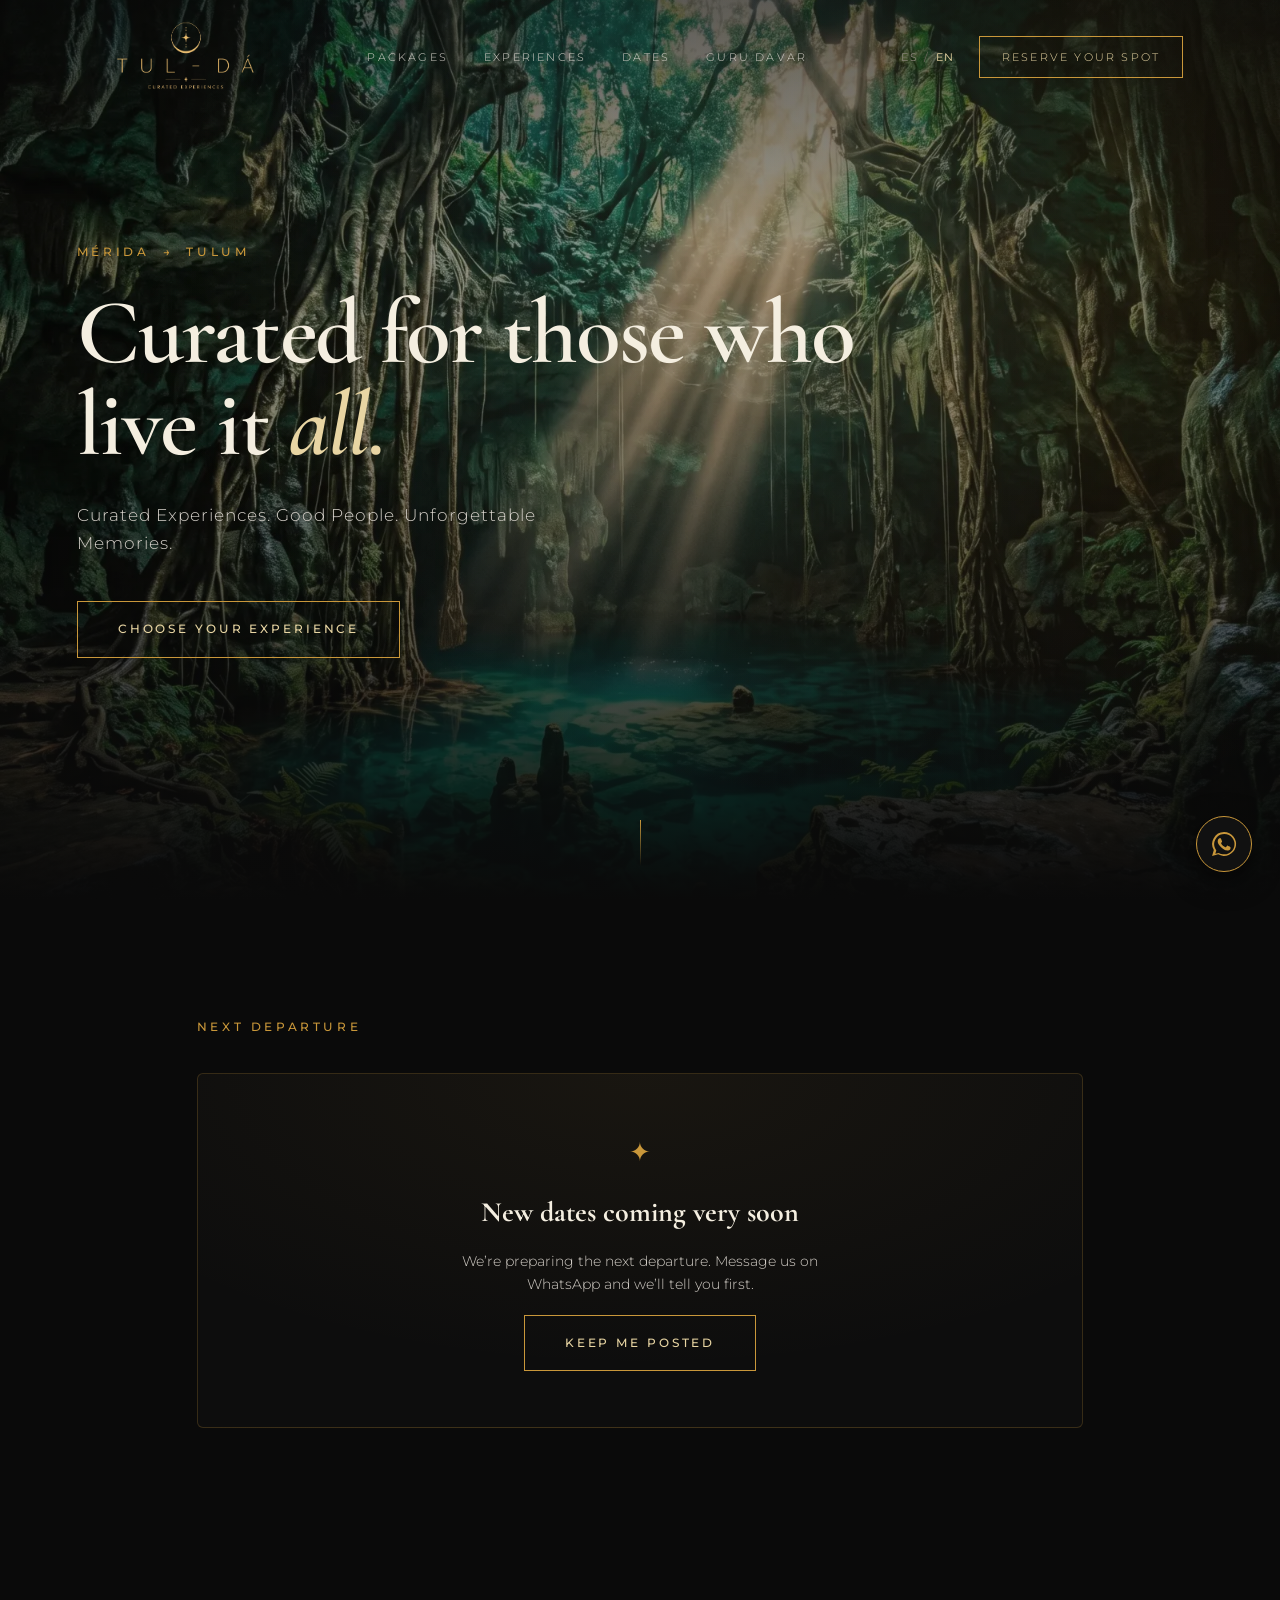
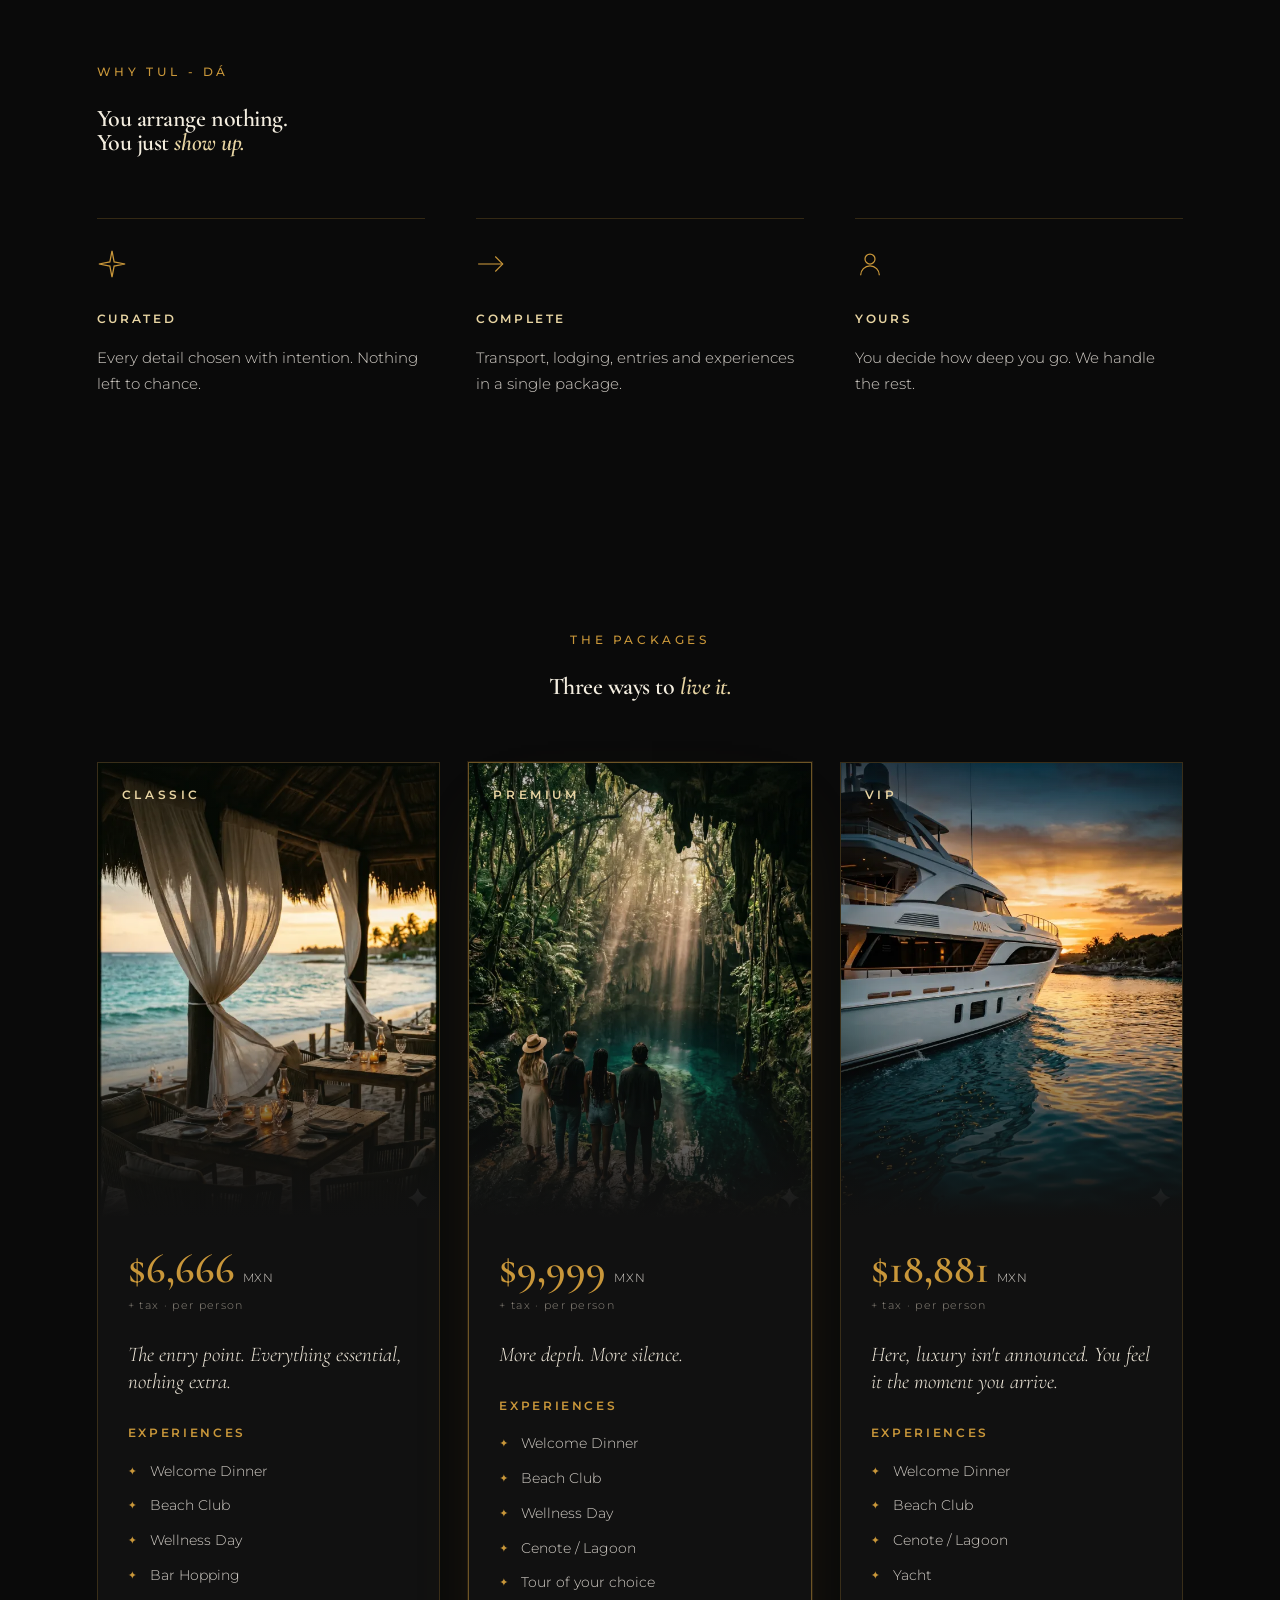
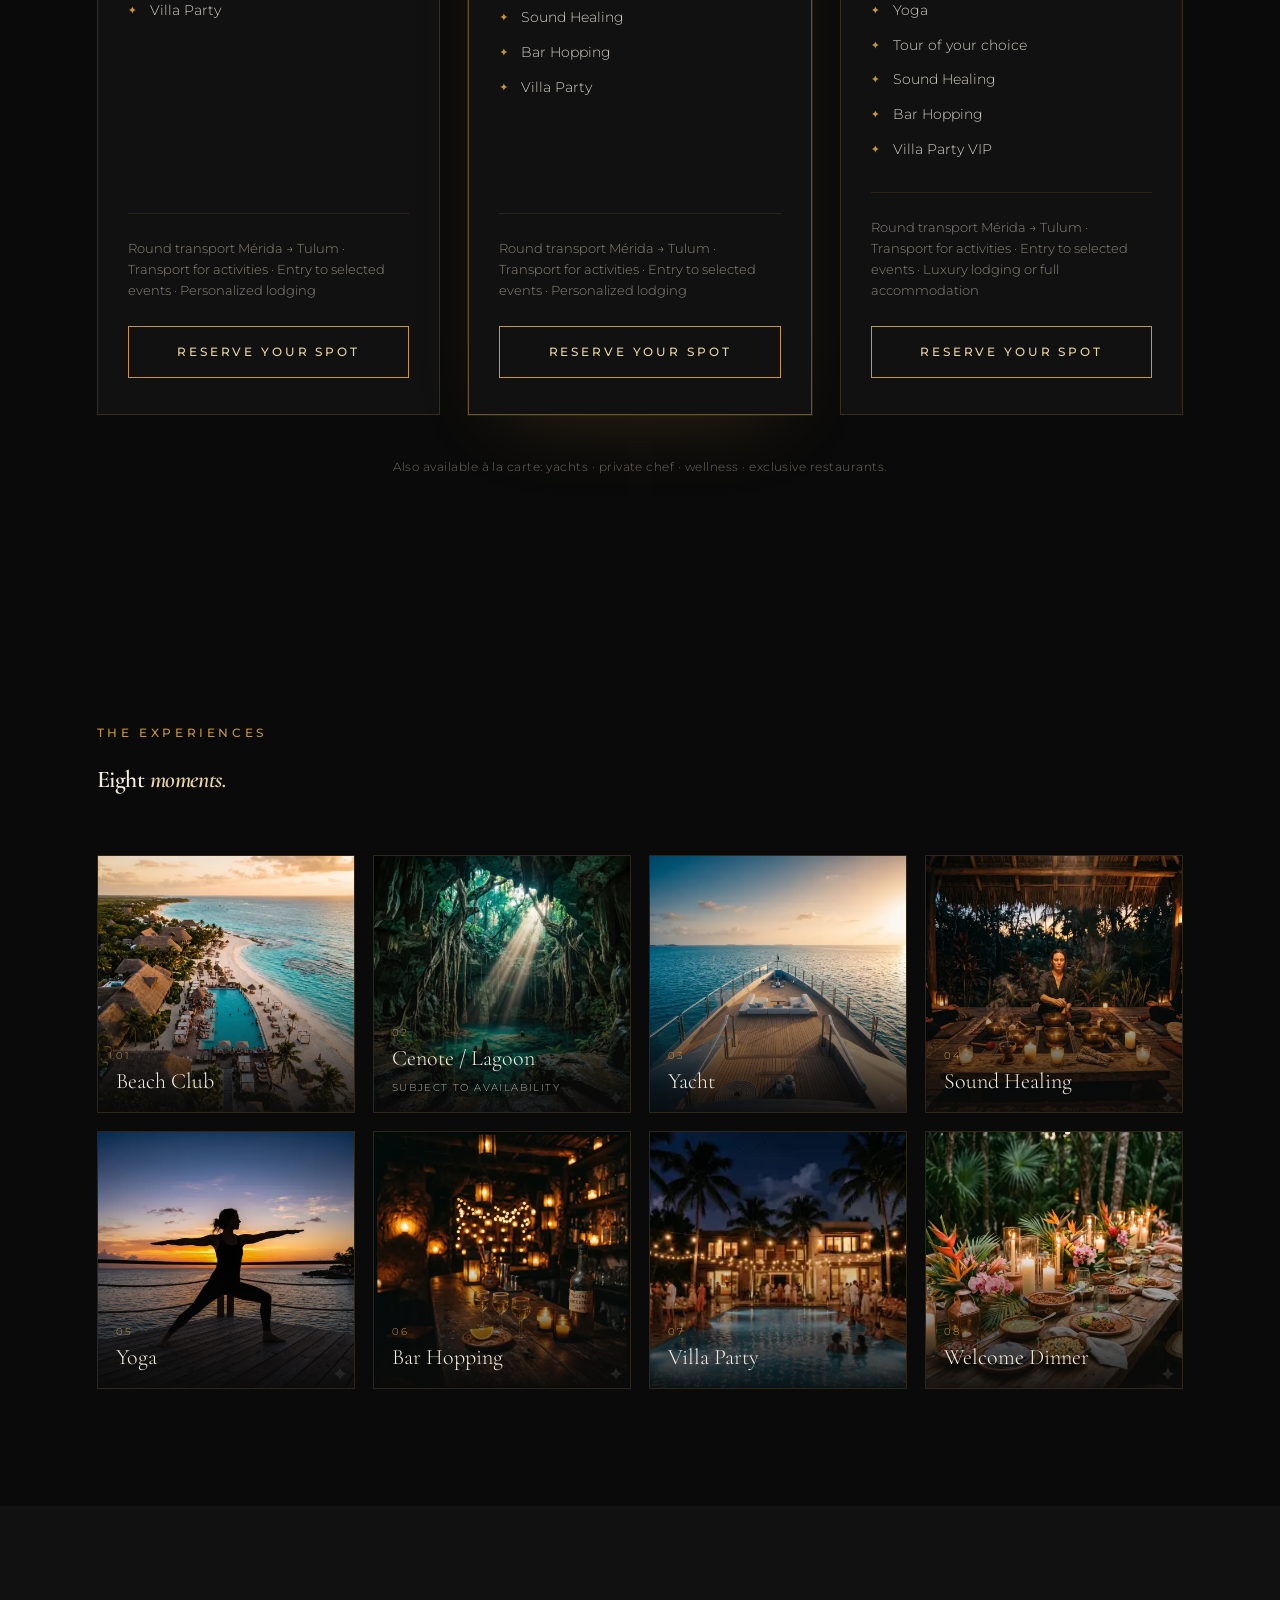
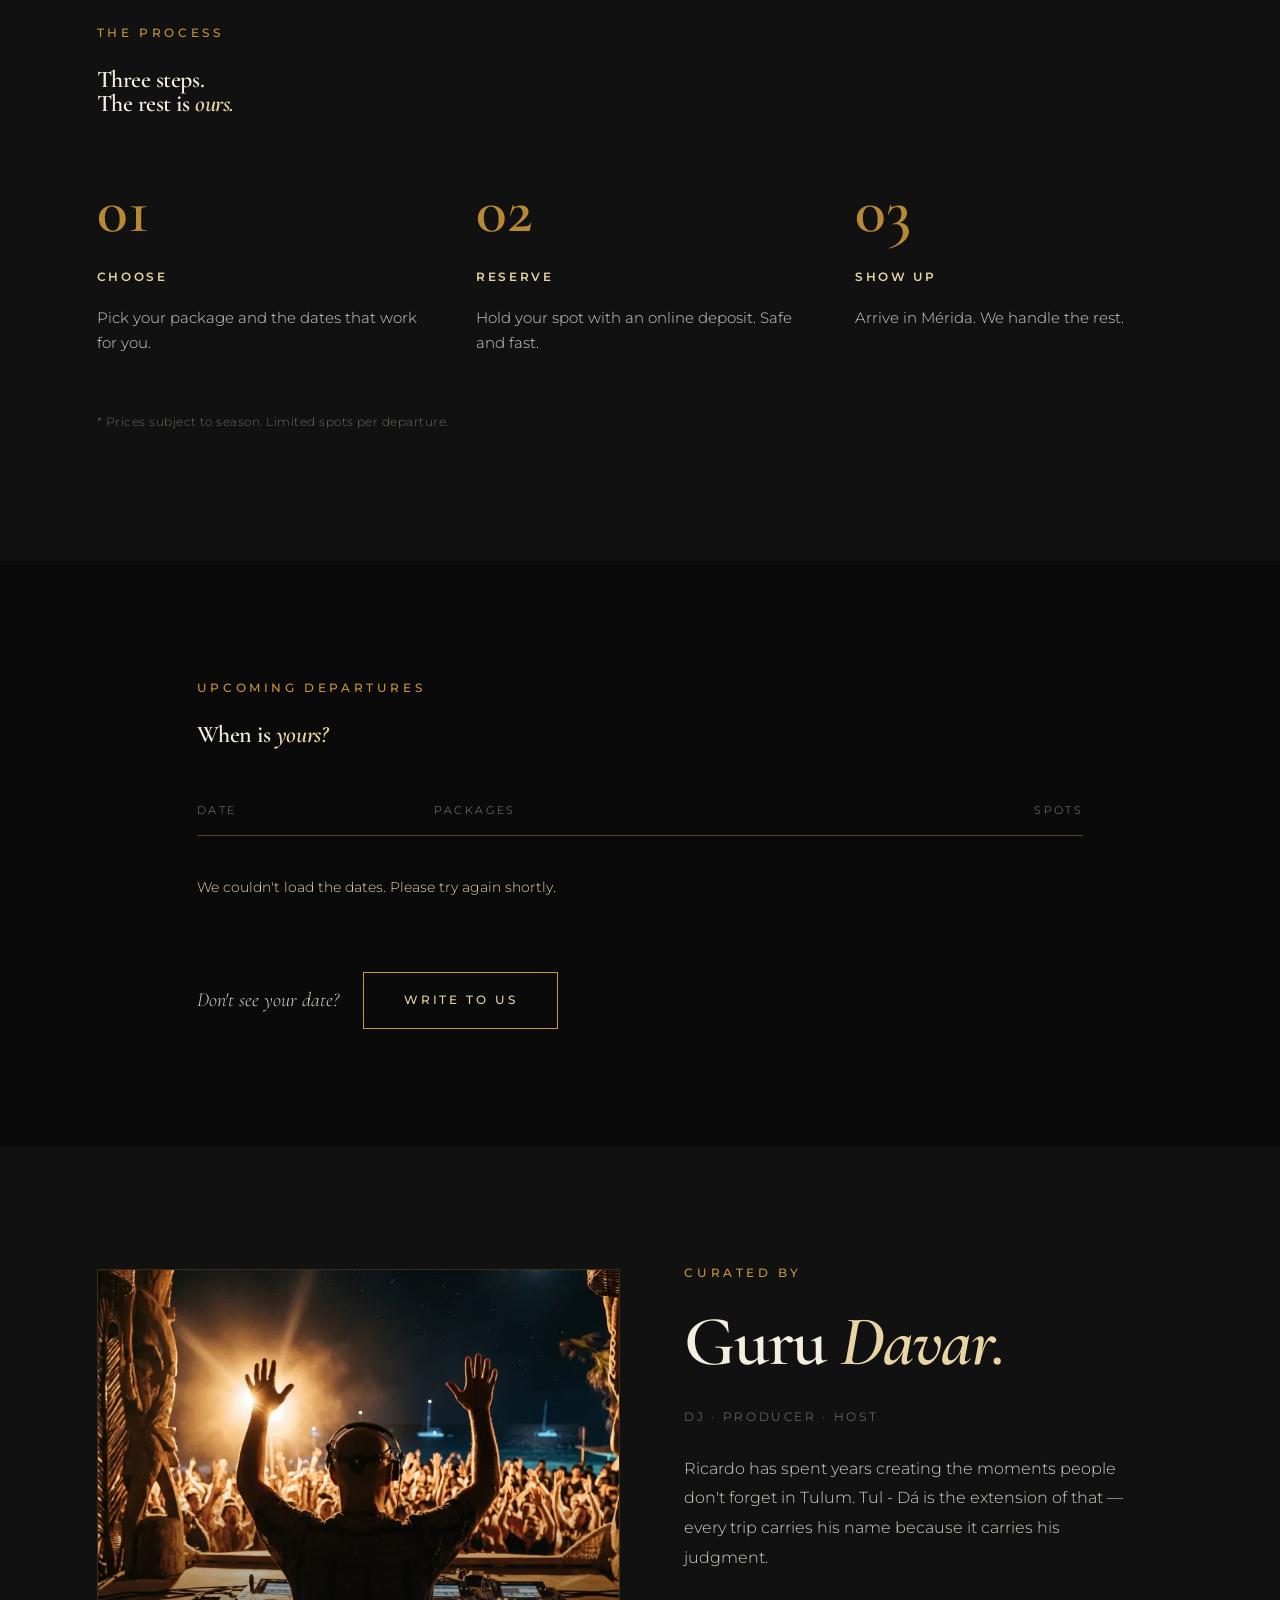
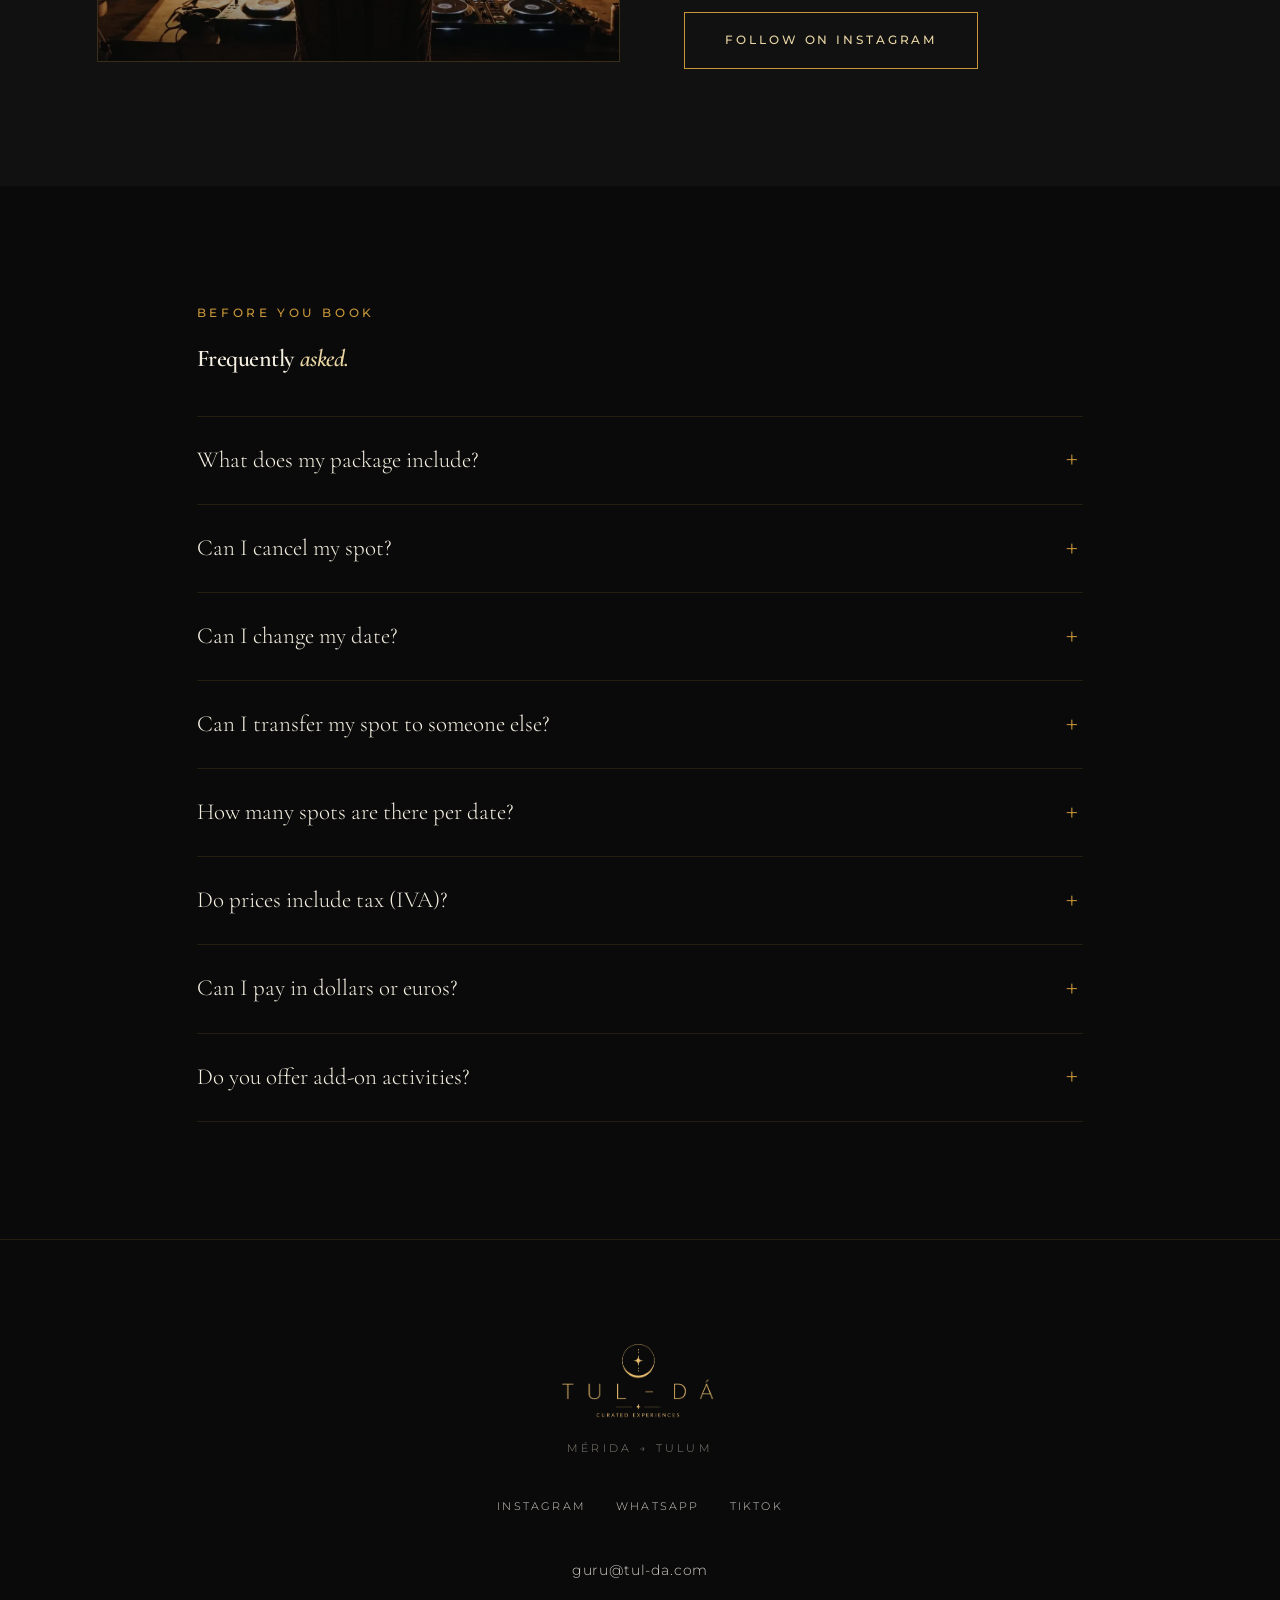
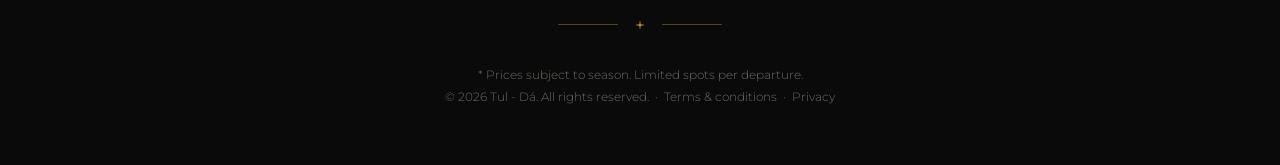
==== commit aad66a42: "feat(experiencias): tarjeta dual Cenote / Laguna La experiencia 02 puede ocurrir en el cenote o en l" ====
--- a/index.html
+++ b/index.html
@@ -4,6 +4,15 @@
 <meta charset="utf-8">
 <meta name="viewport" content="width=device-width, initial-scale=1">
 <meta name="theme-color" content="#0A0A0A">
+
+<!-- Google Ads -->
+<script async src="https://www.googletagmanager.com/gtag/js?id=AW-18358952295"></script>
+<script>
+  window.dataLayer = window.dataLayer || [];
+  function gtag(){dataLayer.push(arguments);}
+  gtag('js', new Date());
+  gtag('config', 'AW-18358952295');
+</script>
 
 <!-- ===== SEO primario ===== -->
 <title>Tul - Dá — Experiencias curadas Mérida → Tulum | by Guru Davar</title>
@@ -46,7 +55,7 @@
 <link rel="preconnect" href="https://fonts.gstatic.com" crossorigin>
 <link href="https://fonts.googleapis.com/css2?family=Cormorant+Garamond:ital,wght@0,400;0,500;0,600;0,700;1,400;1,500;1,600&family=Montserrat:wght@300;400;500;600&display=swap" rel="stylesheet">
 
-<link rel="stylesheet" href="css/styles.css?v=9">
+<link rel="stylesheet" href="css/styles.css?v=14">
 
 <!-- ===== Datos estructurados (JSON-LD) ===== -->
 <script type="application/ld+json">
@@ -225,7 +234,7 @@
             <li data-t="exp_comida">Comida de bienvenida</li>
             <li data-t="exp_beach">Beach Club</li>
             <li data-t="exp_wellness">Wellness Day</li>
-            <li data-t="exp_cenote">Cenote</li>
+            <li data-t="exp_cenote">Cenote / Laguna</li>
             <li data-t="exp_tour">Tour a elegir</li>
             <li data-t="exp_sound">Sound Healing</li>
             <li data-t="exp_bar">Bar Hopping</li>
@@ -251,7 +260,7 @@
           <ul class="pkg__exps">
             <li data-t="exp_comida">Comida de bienvenida</li>
             <li data-t="exp_beach">Beach Club</li>
-            <li data-t="exp_cenote">Cenote</li>
+            <li data-t="exp_cenote">Cenote / Laguna</li>
             <li data-t="exp_yate">Yate</li>
             <li data-t="exp_yoga">Yoga</li>
             <li data-t="exp_tour">Tour a elegir</li>
@@ -279,7 +288,7 @@
     </div>
     <div class="exp-grid">
       <figure class="exp reveal"><img src="assets/img/exp-beach-club-700.webp" srcset="assets/img/exp-beach-club-450.webp 450w, assets/img/exp-beach-club-700.webp 700w" sizes="(max-width:600px) 45vw, 280px" width="700" height="700" loading="lazy" decoding="async" alt="Beach club de lujo en Tulum visto desde el aire"><figcaption><span class="exp__num">01</span><span class="exp__name" data-t="exp_beach">Beach Club</span></figcaption></figure>
-      <figure class="exp reveal"><img src="assets/img/exp-cenote-700.webp" srcset="assets/img/exp-cenote-450.webp 450w, assets/img/exp-cenote-700.webp 700w" sizes="(max-width:600px) 45vw, 280px" width="700" height="700" loading="lazy" decoding="async" alt="Cenote sagrado con rayos de luz en la selva de Yucatán"><figcaption><span class="exp__num">02</span><span class="exp__name" data-t="exp_cenote">Cenote</span></figcaption></figure>
+      <figure class="exp exp--dual reveal"><div class="exp__flip"><img class="exp__face exp__face--a" src="assets/img/exp-cenote-700.webp" srcset="assets/img/exp-cenote-450.webp 450w, assets/img/exp-cenote-700.webp 700w" sizes="(max-width:600px) 45vw, 280px" width="700" height="700" loading="lazy" decoding="async" alt="Cenote sagrado con rayos de luz en la selva de Yucatán"><img class="exp__face exp__face--b" src="assets/img/exp-laguna-700.webp" srcset="assets/img/exp-laguna-450.webp 450w, assets/img/exp-laguna-700.webp 700w" sizes="(max-width:600px) 45vw, 280px" width="700" height="700" loading="lazy" decoding="async" alt="Muelle de madera sobre la laguna de Nopalitos en Club Sipalitos al atardecer"></div><figcaption><span class="exp__num">02</span><span class="exp__name" data-t="exp_cenote">Cenote / Laguna</span><span class="exp__note" data-t="exp_cenote_note">Depende de la disponibilidad</span></figcaption></figure>
       <figure class="exp reveal"><img src="assets/img/exp-yate-700.webp" srcset="assets/img/exp-yate-450.webp 450w, assets/img/exp-yate-700.webp 700w" sizes="(max-width:600px) 45vw, 280px" width="700" height="700" loading="lazy" decoding="async" alt="Cubierta de yate de lujo sobre aguas del Caribe"><figcaption><span class="exp__num">03</span><span class="exp__name" data-t="exp_yate">Yate</span></figcaption></figure>
       <figure class="exp reveal"><img src="assets/img/exp-sound-healing-700.webp" srcset="assets/img/exp-sound-healing-450.webp 450w, assets/img/exp-sound-healing-700.webp 700w" sizes="(max-width:600px) 45vw, 280px" width="700" height="700" loading="lazy" decoding="async" alt="Ceremonia de sound healing con cuencos tibetanos en la selva"><figcaption><span class="exp__num">04</span><span class="exp__name" data-t="exp_sound">Sound Healing</span></figcaption></figure>
       <figure class="exp reveal"><img src="assets/img/exp-yoga-700.webp" srcset="assets/img/exp-yoga-450.webp 450w, assets/img/exp-yoga-700.webp 700w" sizes="(max-width:600px) 45vw, 280px" width="700" height="700" loading="lazy" decoding="async" alt="Práctica de yoga al amanecer frente al mar Caribe"><figcaption><span class="exp__num">05</span><span class="exp__name" data-t="exp_yoga">Yoga</span></figcaption></figure>
@@ -429,10 +438,10 @@
 <!-- Modal de reserva (carrito) — se construye en js/reservation.js -->
 <div class="rmodal" id="reserveModal" data-api="https://tul-da-agent-production.up.railway.app" hidden></div>
 
-<script src="js/i18n.js?v=9" defer></script>
-<script src="js/main.js?v=9" defer></script>
-<script src="js/reservation.js?v=9" defer></script>
-<script src="js/dates.js?v=9" defer></script>
-<script src="js/countdown.js?v=9" defer></script>
+<script src="js/i18n.js?v=13" defer></script>
+<script src="js/main.js?v=13" defer></script>
+<script src="js/reservation.js?v=13" defer></script>
+<script src="js/dates.js?v=13" defer></script>
+<script src="js/countdown.js?v=13" defer></script>
 </body>
 </html>
--- a/css/styles.css
+++ b/css/styles.css
@@ -245,6 +245,28 @@
 .exp figcaption { position: absolute; left: 18px; bottom: 16px; right: 14px; z-index: 1; }
 .exp__num { display: block; font-size: 10px; letter-spacing: 0.18em; color: var(--gold); margin-bottom: 5px; }
 .exp__name { font-family: var(--font-display); font-size: 22px; color: #F4EEE0; line-height: 1.05; }
+
+/* Tarjeta dual Cenote / Laguna — gira entre las dos sedes posibles.
+   El figcaption y el degradado NO giran: viven encima del volteador. */
+.exp--dual { perspective: 1200px; }
+/* El caption dual es más alto (nombre + nota): el degradado arranca antes
+   para que el texto no caiga sobre la parte clara de la foto. */
+.exp--dual::after { background: linear-gradient(to bottom, transparent 20%, rgba(10,10,10,0.92) 100%); }
+.exp--dual .exp__flip { position: absolute; inset: 0; transform-style: preserve-3d; animation: expFlip 11s var(--ease) infinite; }
+.exp--dual .exp__face { position: absolute; inset: 0; backface-visibility: hidden; -webkit-backface-visibility: hidden; }
+.exp--dual .exp__face--b { transform: rotateY(180deg); }
+.exp--dual:hover .exp__flip { animation-play-state: paused; }
+.exp--dual:hover .exp__face--a { transform: scale(1.07); }
+.exp--dual:hover .exp__face--b { transform: rotateY(180deg) scale(1.07); }
+@keyframes expFlip {
+  0%, 44%   { transform: rotateY(0deg); }
+  50%, 94%  { transform: rotateY(180deg); }
+  100%      { transform: rotateY(360deg); }
+}
+.exp__note { display: block; margin-top: 6px; font-size: 10px; letter-spacing: 0.14em; text-transform: uppercase; color: rgba(244,238,224,0.72); text-shadow: 0 1px 6px rgba(0,0,0,0.55); }
+@media (prefers-reduced-motion: reduce) {
+  .exp--dual .exp__flip { animation: none; }
+}
 
 /* ─── STEPS ───────────────────────────────────────── */
 .steps { display: grid; grid-template-columns: repeat(3,1fr); gap: clamp(30px,4vw,60px); margin-top: clamp(48px,7vh,70px); }
@@ -312,6 +334,10 @@
 @media (max-width: 1024px) {
   .exp-grid { grid-template-columns: repeat(2,1fr); }
 }
+@media (max-width: 600px) {
+  .exp__note { font-size: 8.5px; letter-spacing: 0.08em; margin-top: 4px; }
+  .exp--dual figcaption { left: 14px; right: 10px; }
+}
 @media (max-width: 820px) {
   .nav__links { display: none; }
   .nav-cta { display: none; }
@@ -320,9 +346,19 @@
   .pkg-grid { grid-template-columns: 1fr; max-width: 440px; margin: 0 auto; }
   .guru { grid-template-columns: 1fr; }
   .guru__text { text-align: left; }
+  /* Espaciado compacto en móvil — elimina huecos negros entre secciones */
+  .section { padding: 52px 0; }
+  .section-head { margin-bottom: 32px; }
+  .trio { margin-top: 36px; }
+  .steps { margin-top: 36px; }
+  .dates { margin-top: 28px; }
+  .footer { padding-top: 60px; }
+  .pkg__media { aspect-ratio: 3/2; }
 }
 @media (max-width: 560px) {
   :root { --pad: 7vw; }
+  .section { padding: 44px 0; }
+  .section-head { margin-bottom: 24px; }
   .dates__head, .dates__row { grid-template-columns: 1fr auto; gap: 6px 16px; }
   .dates__pkg { grid-column: 1 / -1; order: 3; font-size: 13px; color: var(--text-mute); }
   .dates__head span:nth-child(2) { display: none; }
@@ -502,6 +538,22 @@
 .rmodal__callegend { max-width: 360px; margin: 14px auto 0; font-size: 11px; color: var(--text-mute); display: flex; align-items: center; justify-content: center; }
 .lg { display: inline-block; width: 9px; height: 9px; border-radius: 2px; margin-right: 6px; }
 .lg--open { background: var(--gold); } .lg--sold { background: var(--text-faint); }
+/* Panel de paquetes del día seleccionado (paso Fecha + Paquete) */
+.rmodal__daypkgs-wrap { margin-top: 18px; }
+.rmodal__daypkgs-hint { font-size: 13px; color: var(--text-faint); font-style: italic; text-align: center; padding: 14px 0; }
+.rmodal__daypkgs-h { font-size: 11px; letter-spacing: .12em; text-transform: uppercase; color: var(--text-mute); margin-bottom: 10px; }
+.rmodal__daypkgs { display: flex; gap: 8px; flex-wrap: wrap; }
+.rmodal__daypkg { flex: 1; min-width: 96px; display: flex; flex-direction: column; align-items: center; gap: 4px; padding: 12px 10px; background: rgba(255,255,255,.02); border: 1px solid var(--line-soft); border-radius: 4px; cursor: pointer; transition: border-color .2s, background .2s; }
+.rmodal__daypkg:hover:not(.is-out) { border-color: var(--line); }
+.rmodal__daypkg.is-sel { border-color: var(--gold); background: rgba(201,151,58,.1); }
+.rmodal__daypkg.is-out { opacity: .5; cursor: default; }
+.rmodal__daypkg-name { font-family: var(--font-display); font-size: 17px; color: #F4EEE0; }
+.rmodal__daypkg-price { font-family: var(--font-display); font-size: 16px; color: var(--gold); }
+.rmodal__daypkg-spots { display: inline-flex; align-items: center; gap: 6px; font-size: 11px; color: var(--pale-gold); }
+.rmodal__daypkg-spots b { font-family: var(--font-display); font-size: 14px; }
+.rmodal__daypkg.is-low .rmodal__daypkg-spots { color: #E8A350; } .rmodal__daypkg.is-low .cd__dot { background: #E8A350; }
+.rmodal__daypkg.is-critical .rmodal__daypkg-spots { color: #E4756A; } .rmodal__daypkg.is-critical .cd__dot { background: #D65A4A; }
+.rmodal__daypkg.is-out .rmodal__daypkg-spots { color: var(--text-mute); } .rmodal__daypkg.is-out .cd__dot { display: none; }
 /* Stepper de boletos */
 .rmodal__stepper { display: flex; align-items: center; justify-content: center; gap: 26px; margin: 24px 0 8px; }
 .rmodal__pm { width: 50px; height: 50px; border-radius: 50%; border: 1px solid var(--line); background: none; color: var(--gold); font-size: 24px; cursor: pointer; transition: border-color .2s, background .2s; }
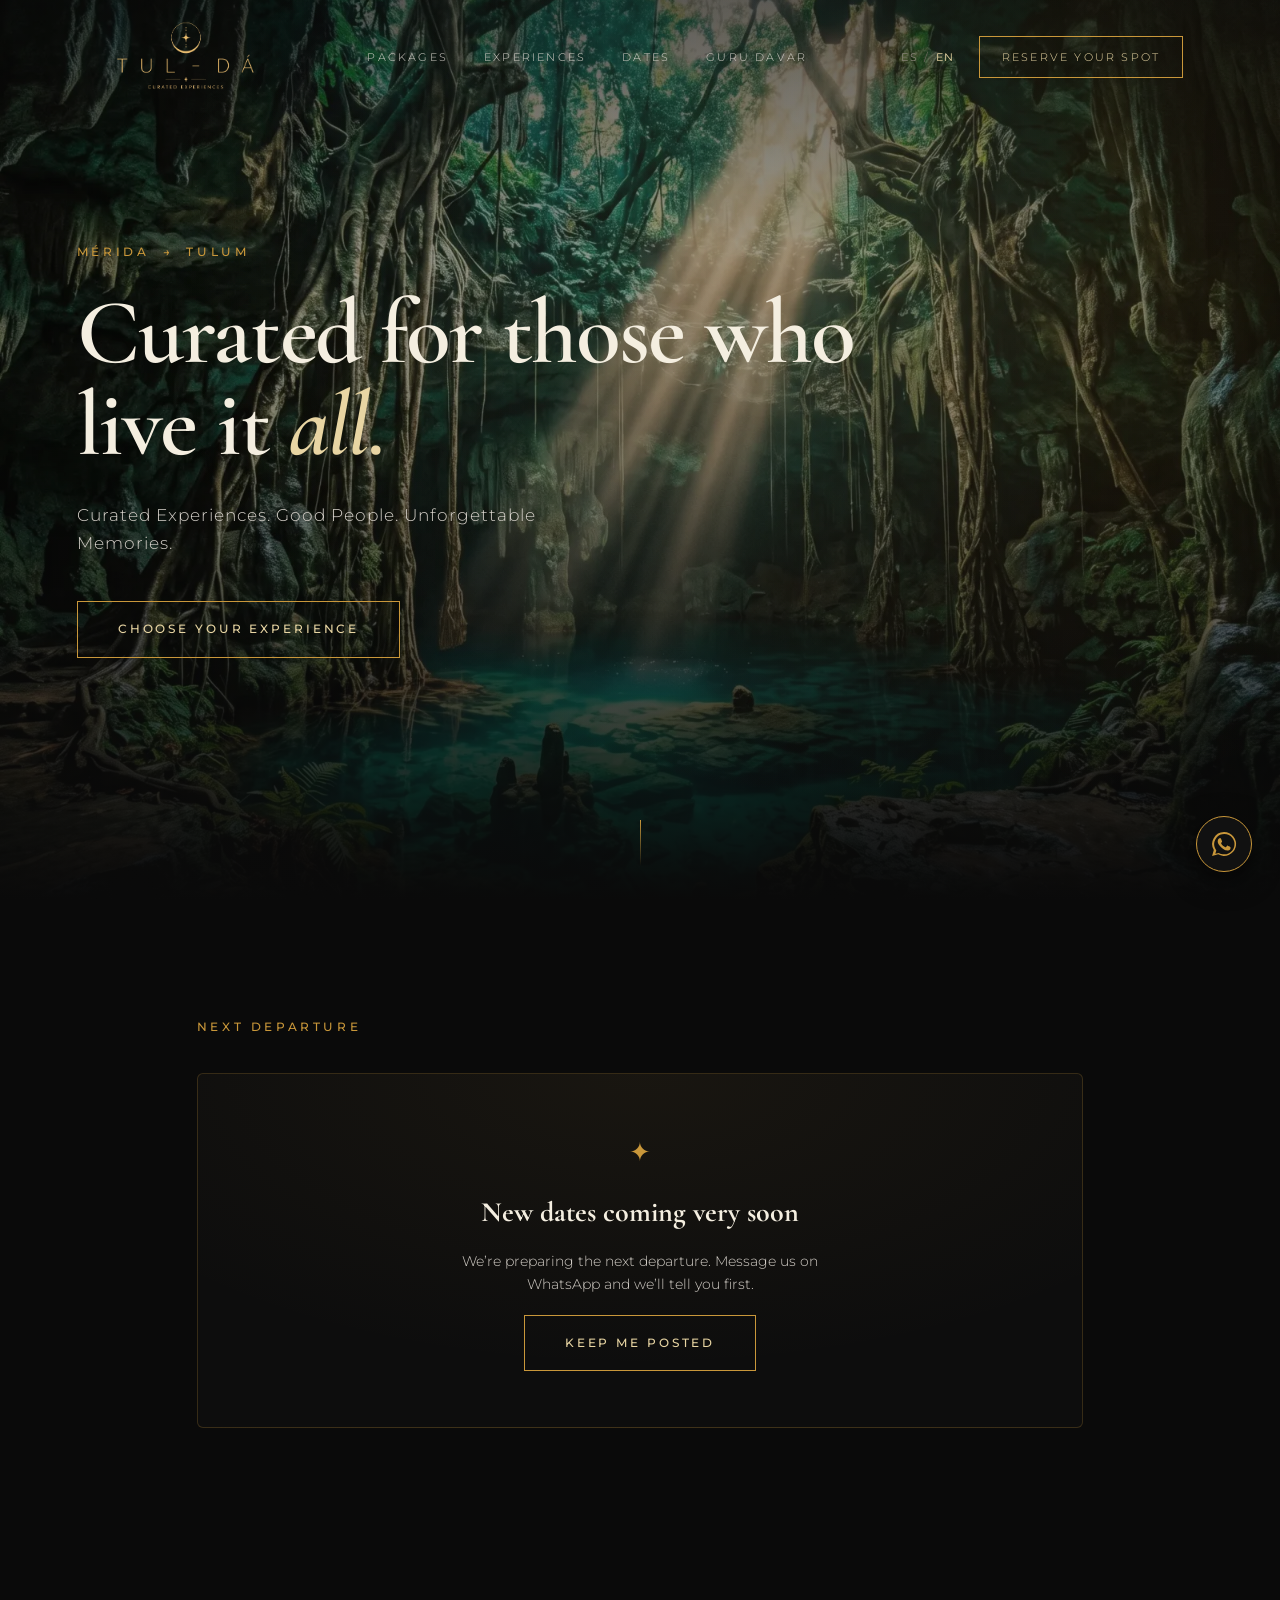
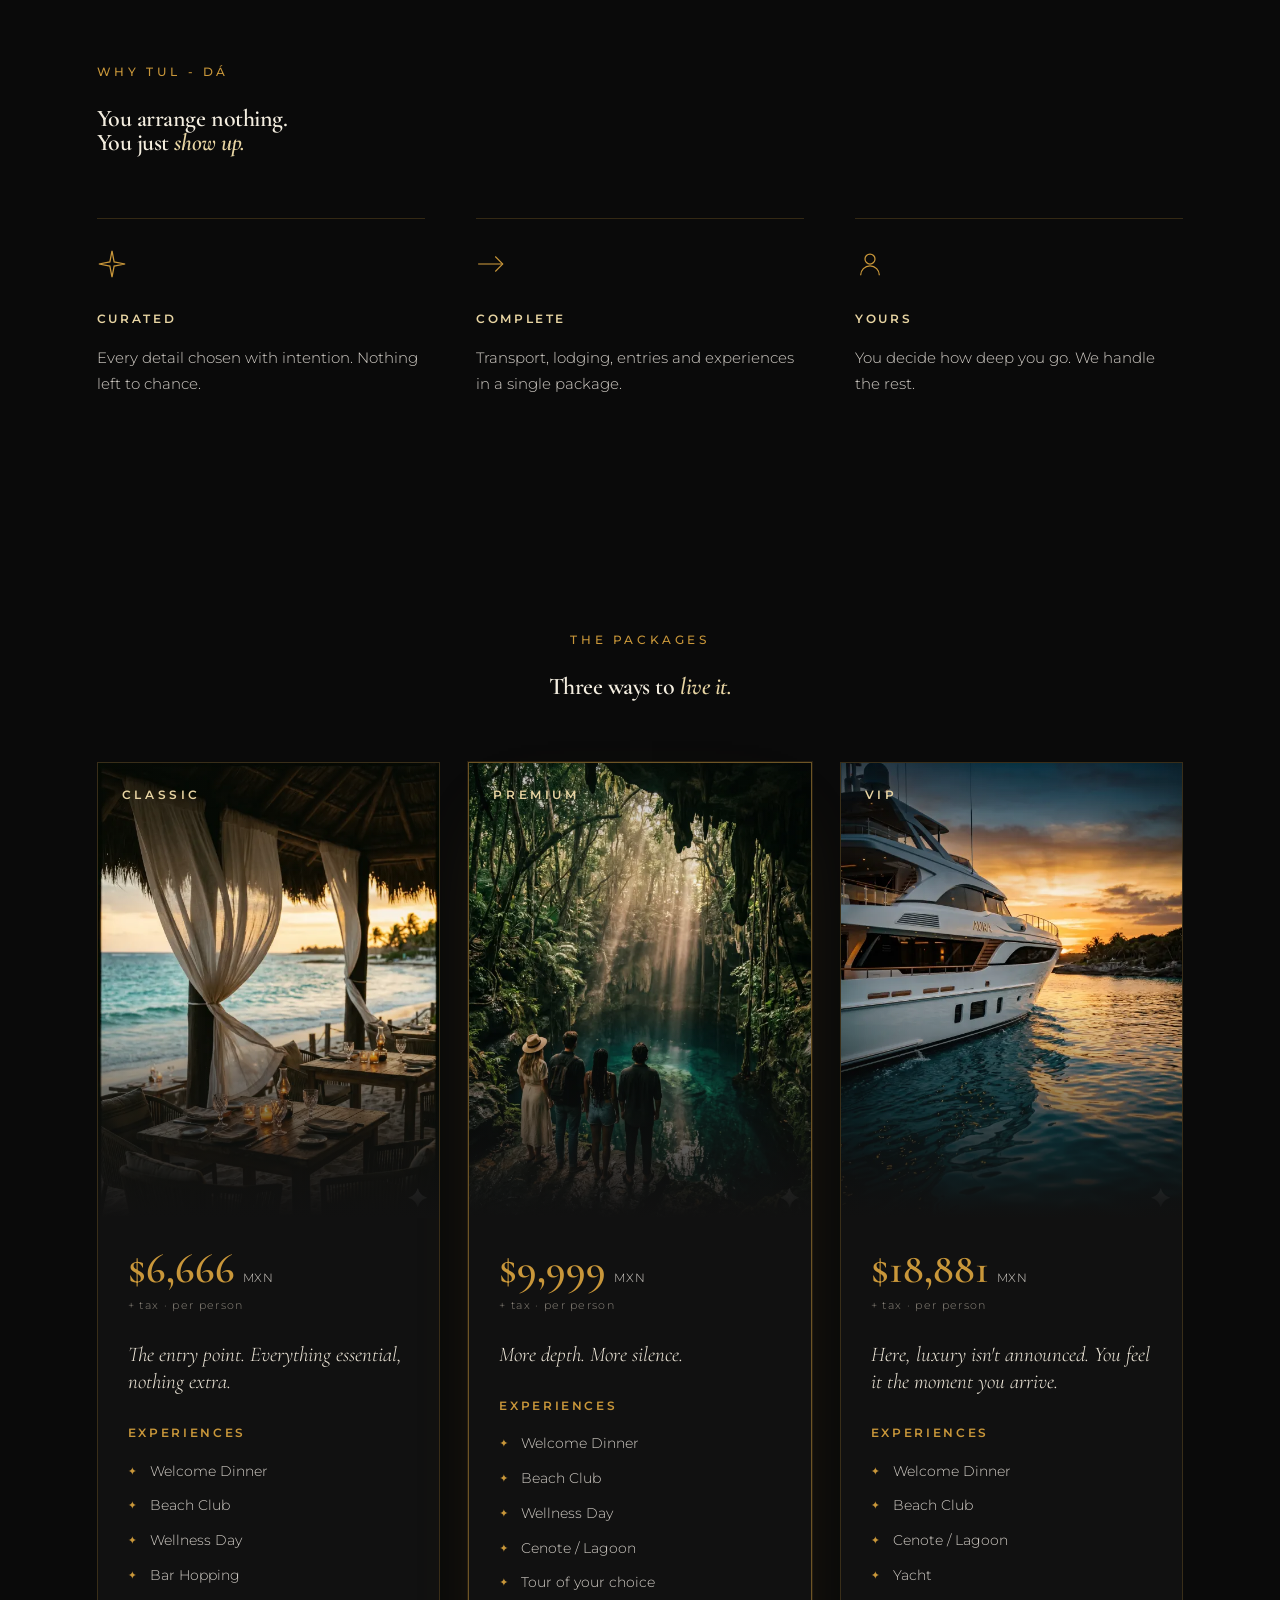
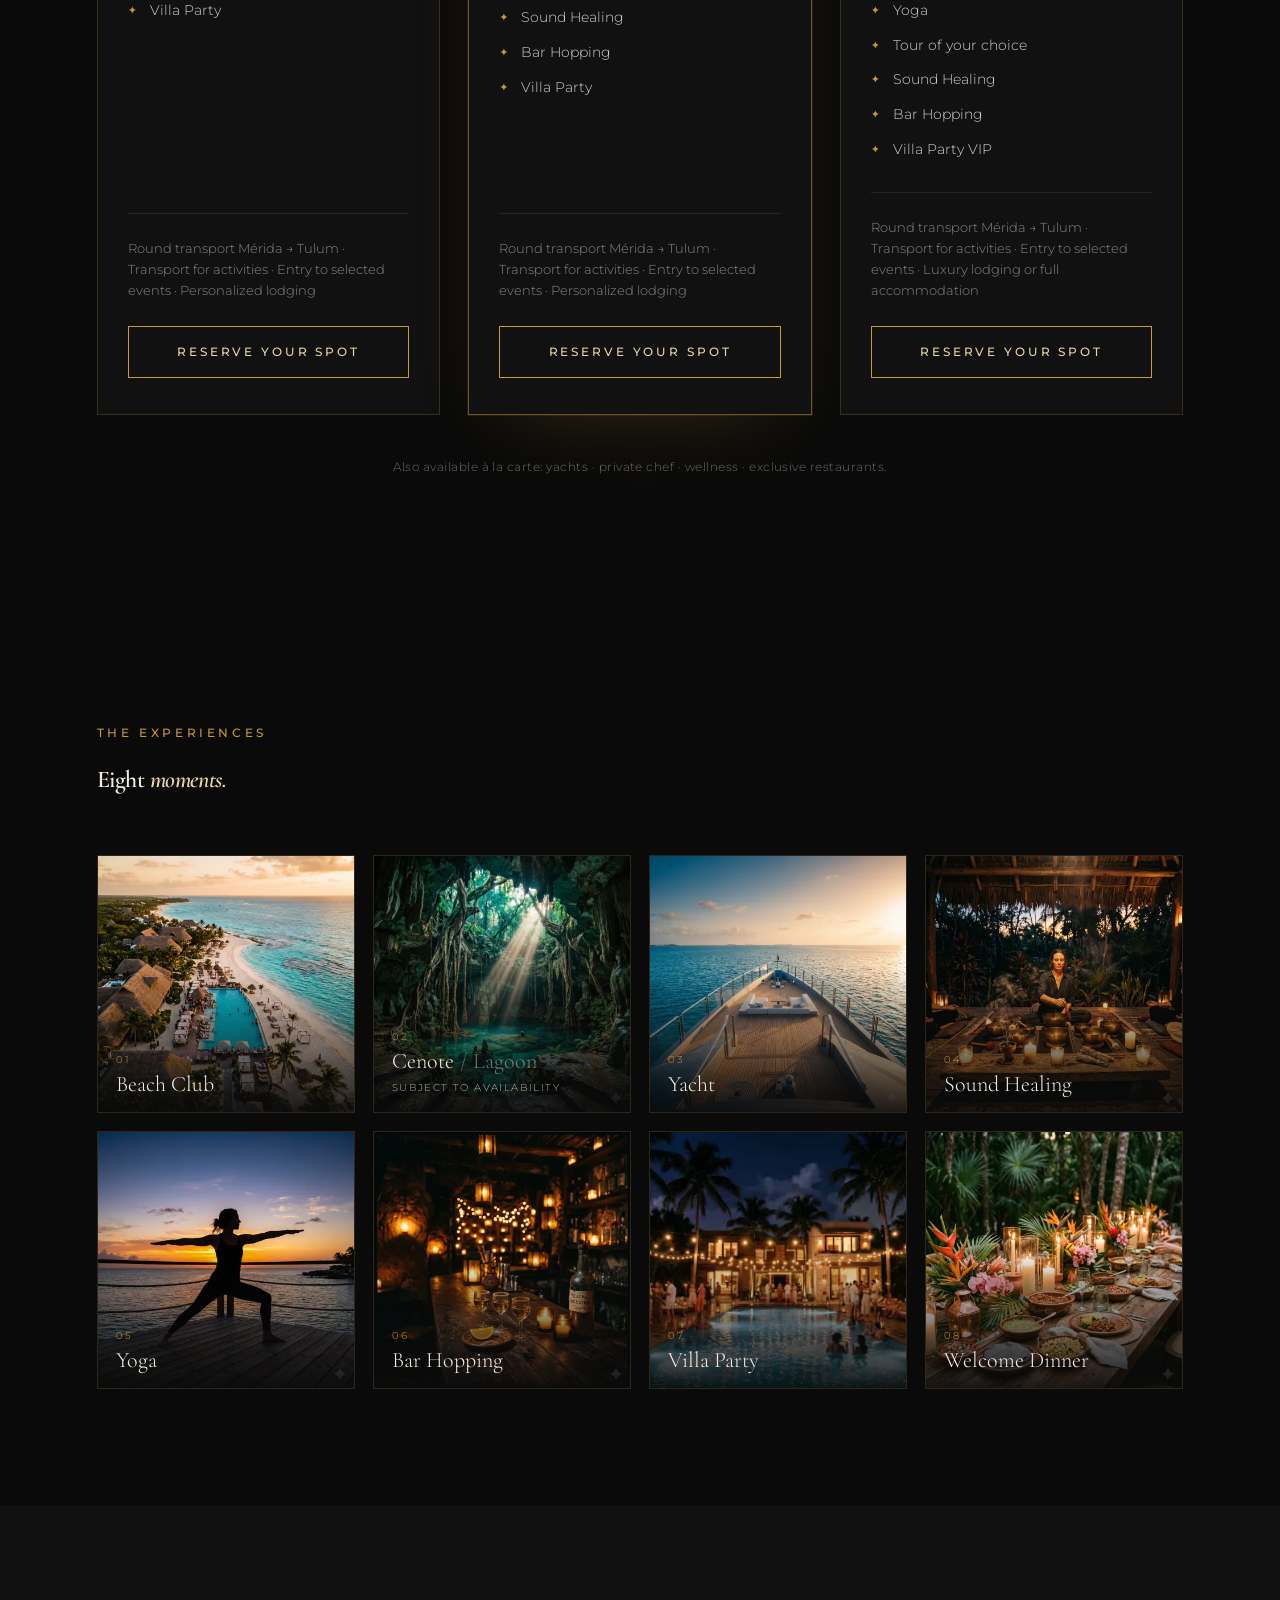
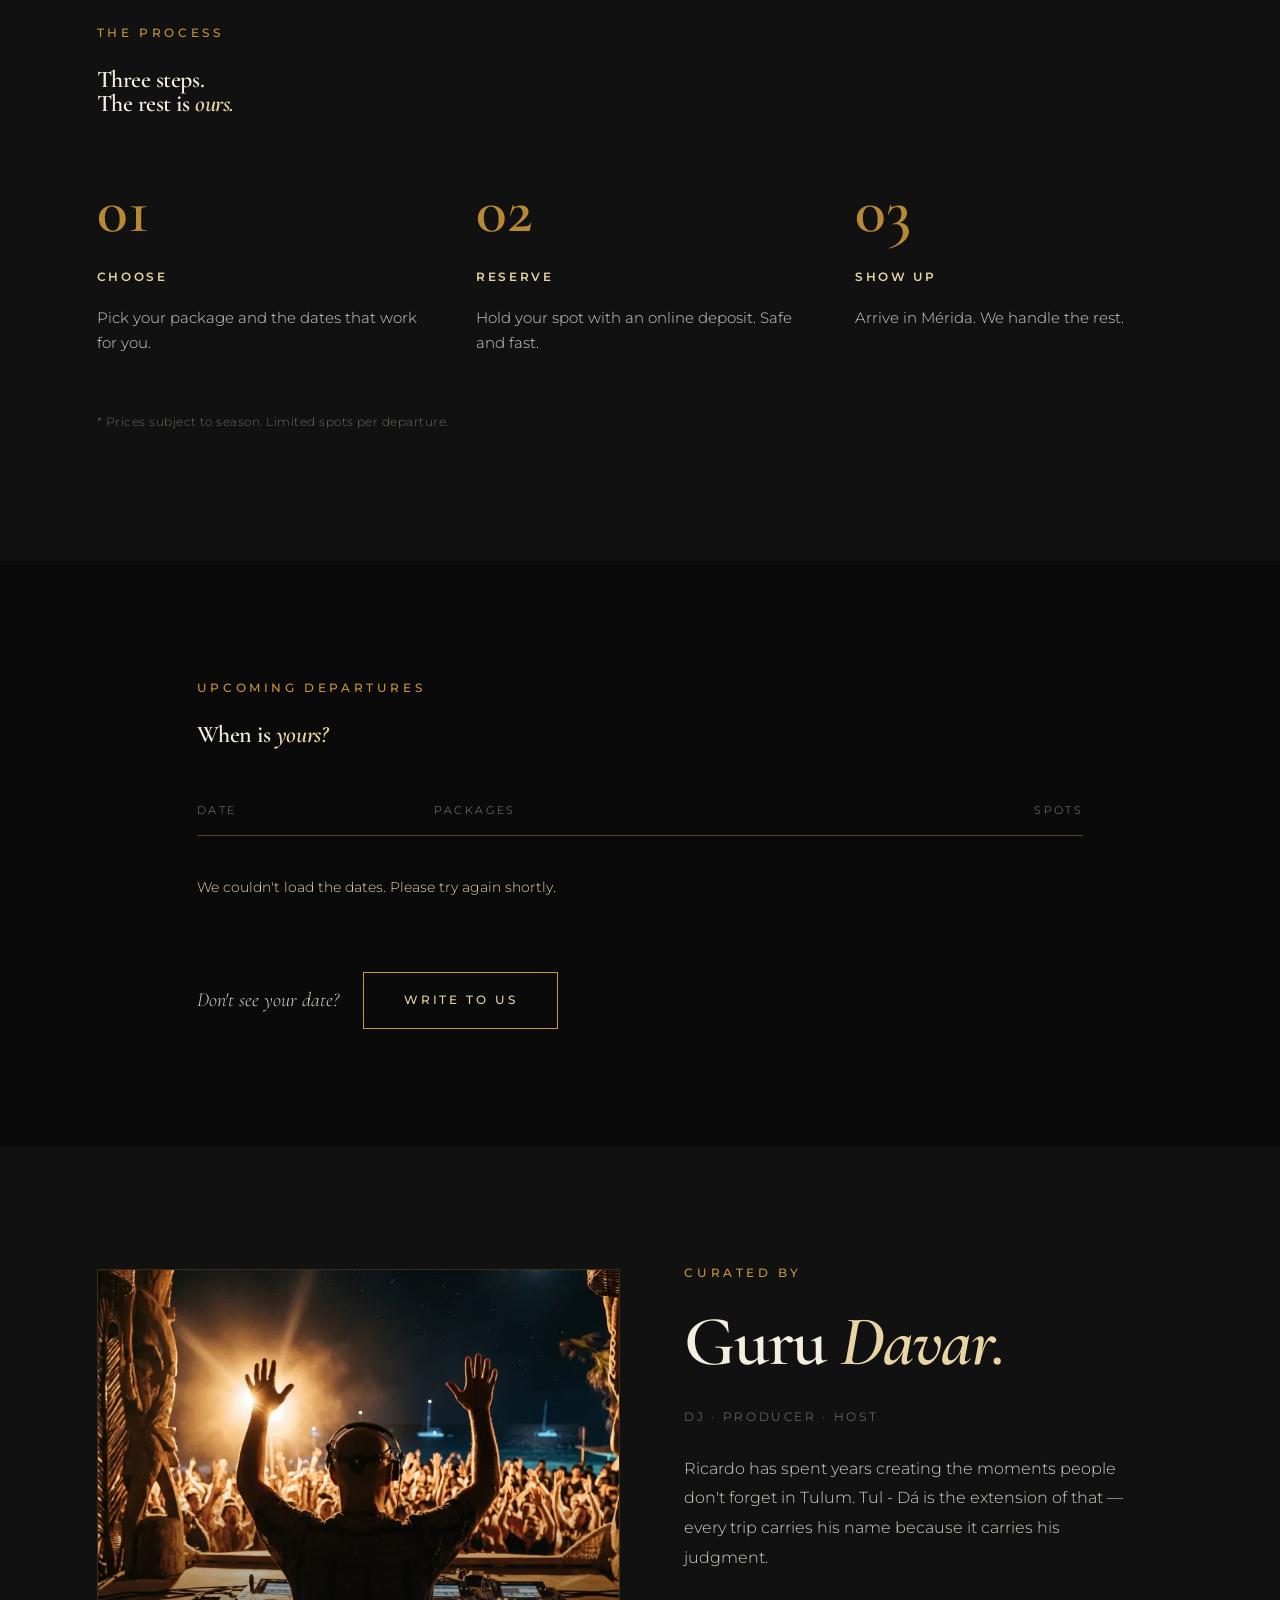
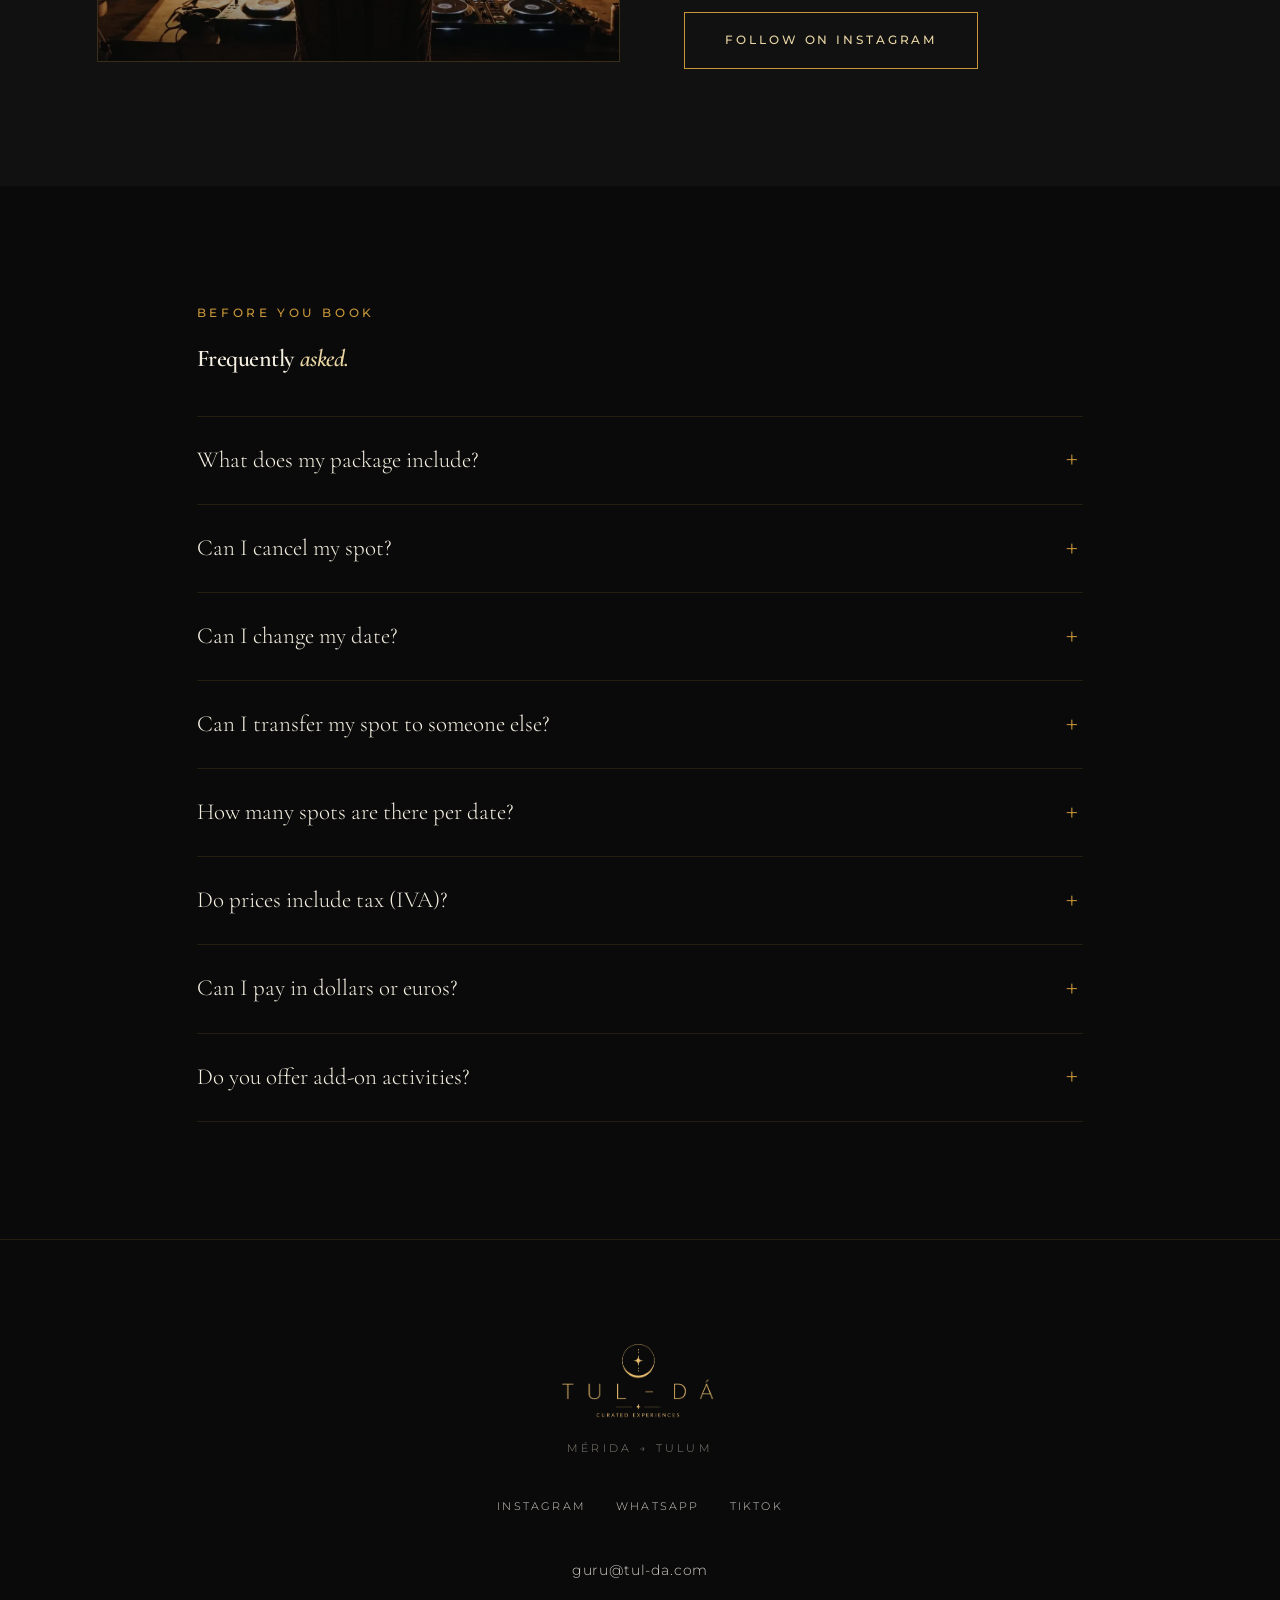
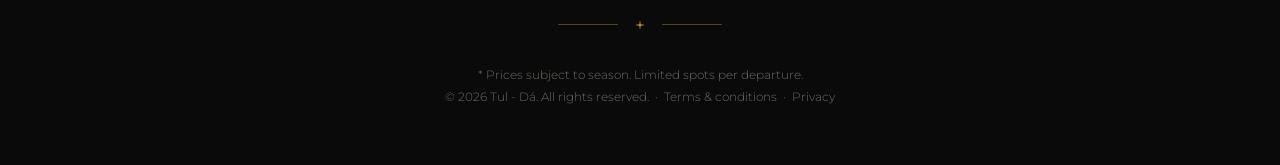
==== commit c1874e1a: "feat(experiencias): el nombre elige la sede en la tarjeta dual «Cenote» y «Laguna» son ahora dos bot" ====
--- a/index.html
+++ b/index.html
@@ -55,7 +55,7 @@
 <link rel="preconnect" href="https://fonts.gstatic.com" crossorigin>
 <link href="https://fonts.googleapis.com/css2?family=Cormorant+Garamond:ital,wght@0,400;0,500;0,600;0,700;1,400;1,500;1,600&family=Montserrat:wght@300;400;500;600&display=swap" rel="stylesheet">
 
-<link rel="stylesheet" href="css/styles.css?v=14">
+<link rel="stylesheet" href="css/styles.css?v=15">
 
 <!-- ===== Datos estructurados (JSON-LD) ===== -->
 <script type="application/ld+json">
@@ -288,7 +288,7 @@
     </div>
     <div class="exp-grid">
       <figure class="exp reveal"><img src="assets/img/exp-beach-club-700.webp" srcset="assets/img/exp-beach-club-450.webp 450w, assets/img/exp-beach-club-700.webp 700w" sizes="(max-width:600px) 45vw, 280px" width="700" height="700" loading="lazy" decoding="async" alt="Beach club de lujo en Tulum visto desde el aire"><figcaption><span class="exp__num">01</span><span class="exp__name" data-t="exp_beach">Beach Club</span></figcaption></figure>
-      <figure class="exp exp--dual reveal"><div class="exp__flip"><img class="exp__face exp__face--a" src="assets/img/exp-cenote-700.webp" srcset="assets/img/exp-cenote-450.webp 450w, assets/img/exp-cenote-700.webp 700w" sizes="(max-width:600px) 45vw, 280px" width="700" height="700" loading="lazy" decoding="async" alt="Cenote sagrado con rayos de luz en la selva de Yucatán"><img class="exp__face exp__face--b" src="assets/img/exp-laguna-700.webp" srcset="assets/img/exp-laguna-450.webp 450w, assets/img/exp-laguna-700.webp 700w" sizes="(max-width:600px) 45vw, 280px" width="700" height="700" loading="lazy" decoding="async" alt="Muelle de madera sobre la laguna de Nopalitos en Club Sipalitos al atardecer"></div><figcaption><span class="exp__num">02</span><span class="exp__name" data-t="exp_cenote">Cenote / Laguna</span><span class="exp__note" data-t="exp_cenote_note">Depende de la disponibilidad</span></figcaption></figure>
+      <figure class="exp exp--dual reveal"><div class="exp__flip"><img class="exp__face exp__face--a" src="assets/img/exp-cenote-700.webp" srcset="assets/img/exp-cenote-450.webp 450w, assets/img/exp-cenote-700.webp 700w" sizes="(max-width:600px) 45vw, 280px" width="700" height="700" loading="lazy" decoding="async" alt="Cenote sagrado con rayos de luz en la selva de Yucatán"><img class="exp__face exp__face--b" src="assets/img/exp-laguna-700.webp" srcset="assets/img/exp-laguna-450.webp 450w, assets/img/exp-laguna-700.webp 700w" sizes="(max-width:600px) 45vw, 280px" width="700" height="700" loading="lazy" decoding="async" alt="Muelle de madera sobre la laguna de Nopalitos en Club Sipalitos al atardecer"></div><figcaption><span class="exp__num">02</span><span class="exp__name"><button type="button" class="exp__opt" data-face="a" data-t="exp_cenote_a" aria-pressed="true">Cenote</button><span class="exp__sep" aria-hidden="true">/</span><button type="button" class="exp__opt" data-face="b" data-t="exp_cenote_b" aria-pressed="false">Laguna</button></span><span class="exp__note" data-t="exp_cenote_note">Depende de la disponibilidad</span></figcaption></figure>
       <figure class="exp reveal"><img src="assets/img/exp-yate-700.webp" srcset="assets/img/exp-yate-450.webp 450w, assets/img/exp-yate-700.webp 700w" sizes="(max-width:600px) 45vw, 280px" width="700" height="700" loading="lazy" decoding="async" alt="Cubierta de yate de lujo sobre aguas del Caribe"><figcaption><span class="exp__num">03</span><span class="exp__name" data-t="exp_yate">Yate</span></figcaption></figure>
       <figure class="exp reveal"><img src="assets/img/exp-sound-healing-700.webp" srcset="assets/img/exp-sound-healing-450.webp 450w, assets/img/exp-sound-healing-700.webp 700w" sizes="(max-width:600px) 45vw, 280px" width="700" height="700" loading="lazy" decoding="async" alt="Ceremonia de sound healing con cuencos tibetanos en la selva"><figcaption><span class="exp__num">04</span><span class="exp__name" data-t="exp_sound">Sound Healing</span></figcaption></figure>
       <figure class="exp reveal"><img src="assets/img/exp-yoga-700.webp" srcset="assets/img/exp-yoga-450.webp 450w, assets/img/exp-yoga-700.webp 700w" sizes="(max-width:600px) 45vw, 280px" width="700" height="700" loading="lazy" decoding="async" alt="Práctica de yoga al amanecer frente al mar Caribe"><figcaption><span class="exp__num">05</span><span class="exp__name" data-t="exp_yoga">Yoga</span></figcaption></figure>
@@ -438,10 +438,10 @@
 <!-- Modal de reserva (carrito) — se construye en js/reservation.js -->
 <div class="rmodal" id="reserveModal" data-api="https://tul-da-agent-production.up.railway.app" hidden></div>
 
-<script src="js/i18n.js?v=13" defer></script>
-<script src="js/main.js?v=13" defer></script>
-<script src="js/reservation.js?v=13" defer></script>
-<script src="js/dates.js?v=13" defer></script>
-<script src="js/countdown.js?v=13" defer></script>
+<script src="js/i18n.js?v=14" defer></script>
+<script src="js/main.js?v=14" defer></script>
+<script src="js/reservation.js?v=14" defer></script>
+<script src="js/dates.js?v=14" defer></script>
+<script src="js/countdown.js?v=14" defer></script>
 </body>
 </html>
--- a/css/styles.css
+++ b/css/styles.css
@@ -252,20 +252,31 @@
 /* El caption dual es más alto (nombre + nota): el degradado arranca antes
    para que el texto no caiga sobre la parte clara de la foto. */
 .exp--dual::after { background: linear-gradient(to bottom, transparent 20%, rgba(10,10,10,0.92) 100%); }
-.exp--dual .exp__flip { position: absolute; inset: 0; transform-style: preserve-3d; animation: expFlip 11s var(--ease) infinite; }
+/* El giro lo maneja main.js (clase .is-face-b) para que el nombre iluminado
+   siempre corresponda a la foto visible, y para que el clic pueda mandar. */
+.exp--dual .exp__flip { position: absolute; inset: 0; transform-style: preserve-3d; transition: transform 1.1s var(--ease); }
+.exp--dual.is-face-b .exp__flip { transform: rotateY(180deg); }
 .exp--dual .exp__face { position: absolute; inset: 0; backface-visibility: hidden; -webkit-backface-visibility: hidden; }
 .exp--dual .exp__face--b { transform: rotateY(180deg); }
-.exp--dual:hover .exp__flip { animation-play-state: paused; }
 .exp--dual:hover .exp__face--a { transform: scale(1.07); }
 .exp--dual:hover .exp__face--b { transform: rotateY(180deg) scale(1.07); }
-@keyframes expFlip {
-  0%, 44%   { transform: rotateY(0deg); }
-  50%, 94%  { transform: rotateY(180deg); }
-  100%      { transform: rotateY(360deg); }
-}
+
+/* Nombre partido en dos opciones clicables. La activa no cambia de peso ni de
+   tamaño (nada de bold ni de select): solo se ilumina. */
+.exp__name { display: block; }
+.exp__opt { font: inherit; font-family: var(--font-display); font-size: 22px; line-height: 1.05; background: none; border: 0; padding: 0; margin: 0; cursor: pointer; color: rgba(244,238,224,0.45); text-shadow: 0 1px 8px rgba(0,0,0,0.55); transition: color .45s var(--ease), text-shadow .45s var(--ease); -webkit-appearance: none; appearance: none; }
+/* El texto mide ~20px de alto: se agranda el área tocable a ~42px con un
+   pseudo-elemento, sin mover nada del layout. */
+.exp__opt { position: relative; }
+.exp__opt::before { content: ''; position: absolute; left: -4px; right: -4px; top: -14px; bottom: -8px; }
+.exp__opt:hover { color: rgba(244,238,224,0.78); }
+.exp__opt:focus-visible { outline: 1px solid var(--gold); outline-offset: 3px; }
+.exp--dual:not(.is-face-b) .exp__opt[data-face="a"],
+.exp--dual.is-face-b .exp__opt[data-face="b"] { color: #F4EEE0; text-shadow: 0 0 20px rgba(244,238,224,0.38), 0 1px 8px rgba(0,0,0,0.6); }
+.exp__sep { font-family: var(--font-display); font-size: 22px; color: rgba(244,238,224,0.32); margin: 0 6px; }
 .exp__note { display: block; margin-top: 6px; font-size: 10px; letter-spacing: 0.14em; text-transform: uppercase; color: rgba(244,238,224,0.72); text-shadow: 0 1px 6px rgba(0,0,0,0.55); }
 @media (prefers-reduced-motion: reduce) {
-  .exp--dual .exp__flip { animation: none; }
+  .exp--dual .exp__flip { transition: none; }
 }
 
 /* ─── STEPS ───────────────────────────────────────── */
@@ -337,6 +348,8 @@
 @media (max-width: 600px) {
   .exp__note { font-size: 8.5px; letter-spacing: 0.08em; margin-top: 4px; }
   .exp--dual figcaption { left: 14px; right: 10px; }
+  .exp__opt, .exp__sep { font-size: 19px; }
+  .exp__sep { margin: 0 4px; }
 }
 @media (max-width: 820px) {
   .nav__links { display: none; }
